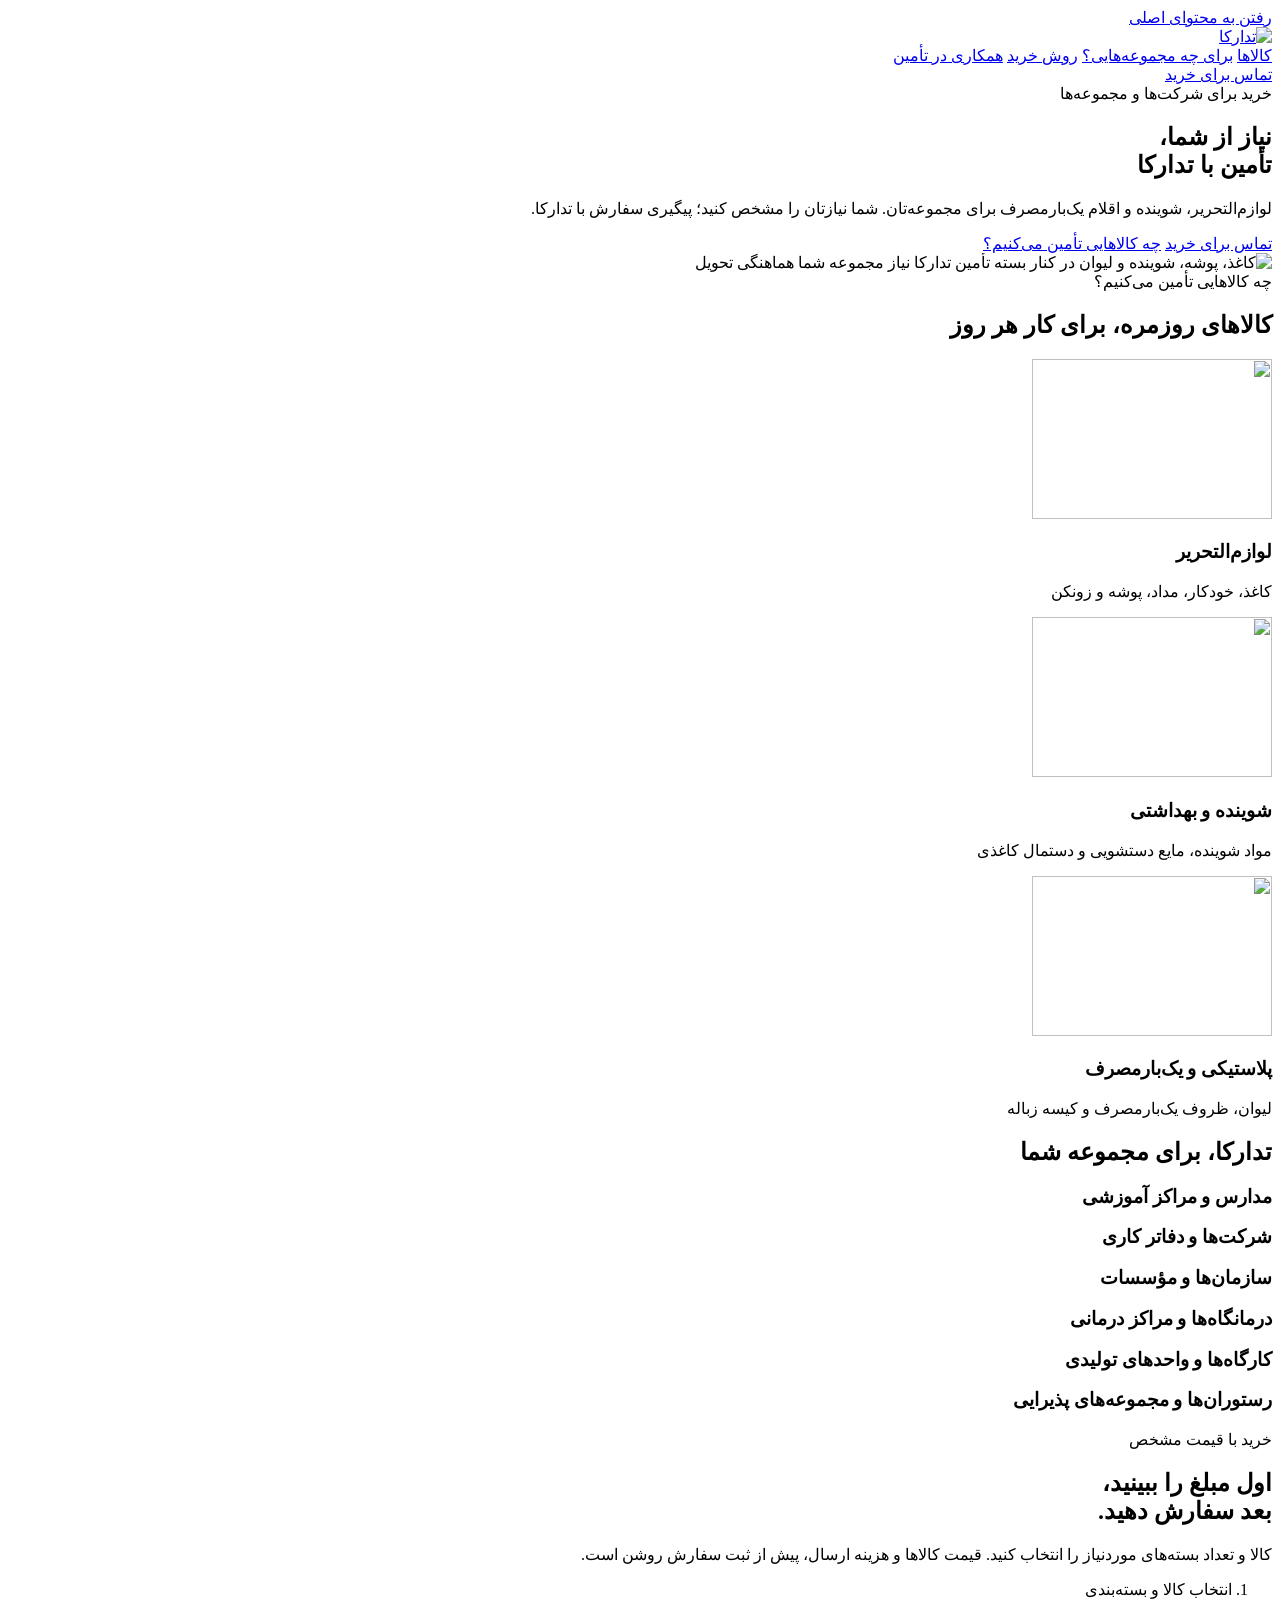
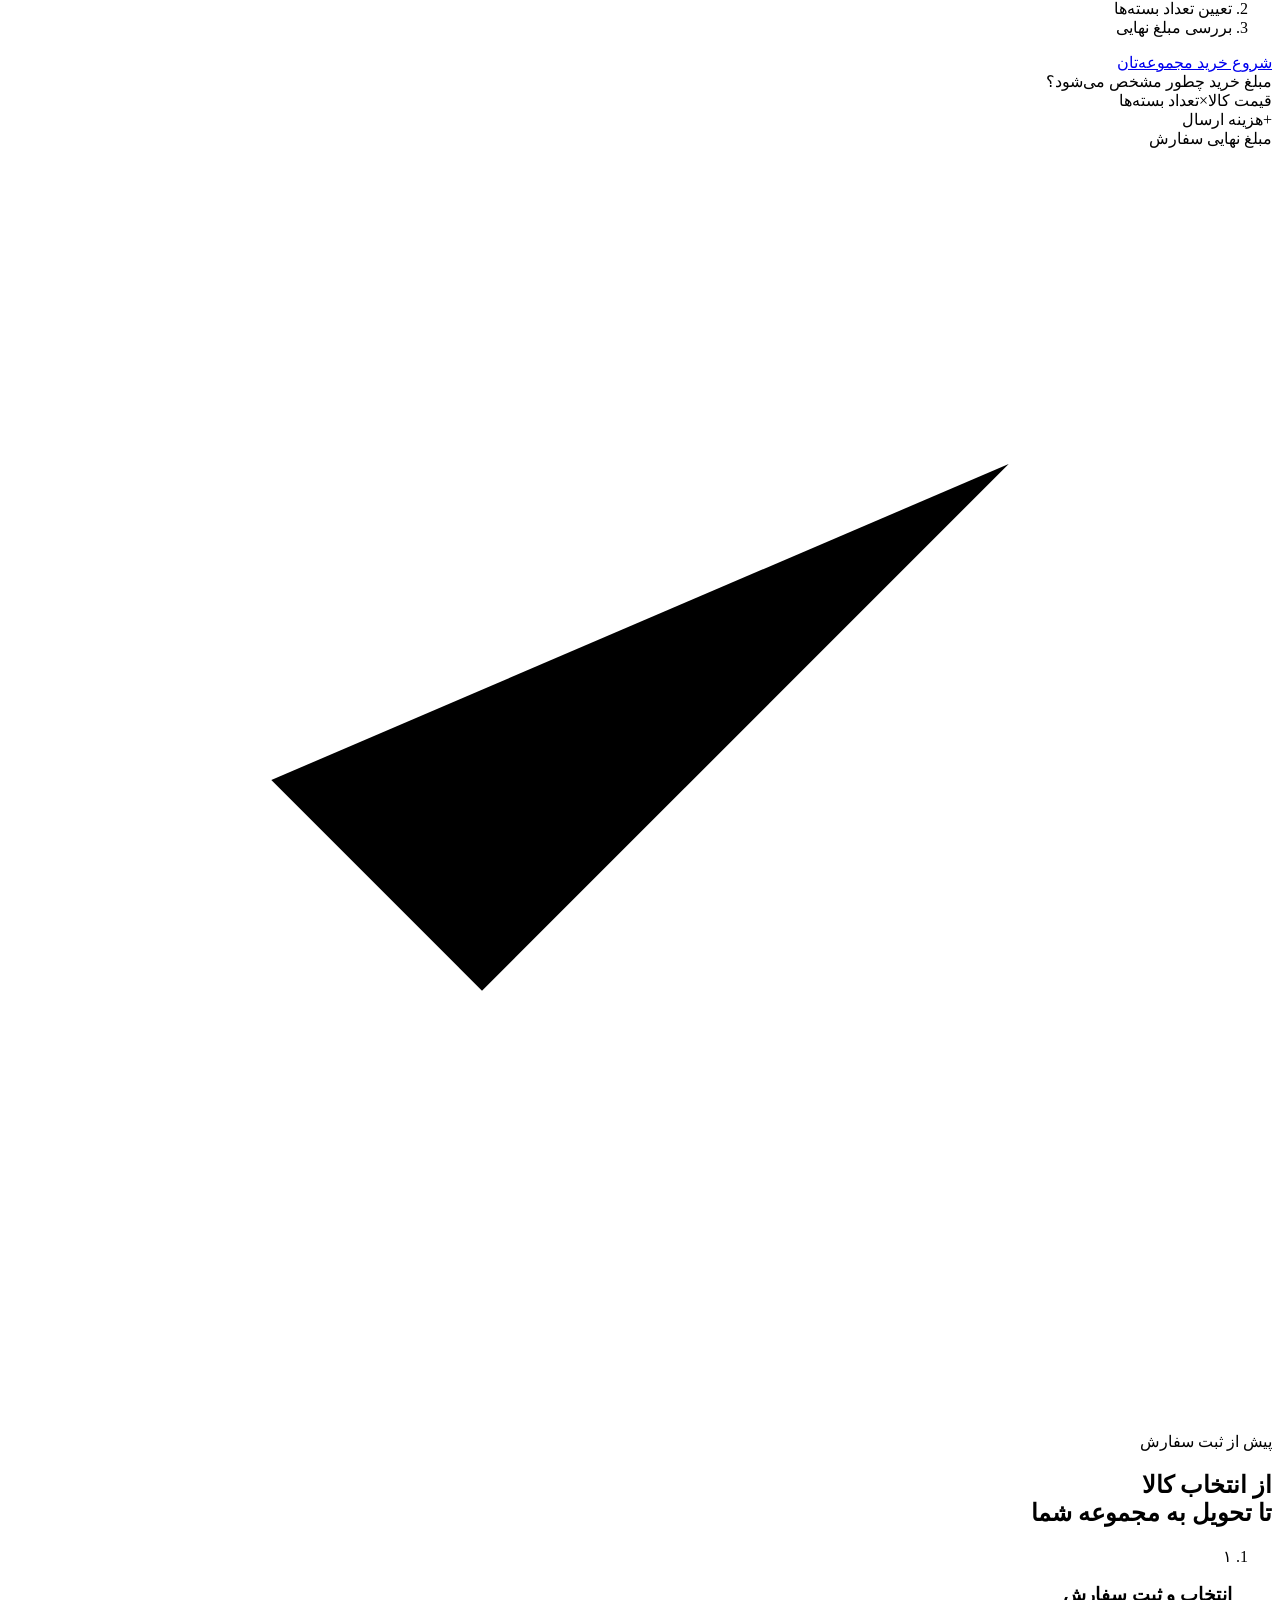
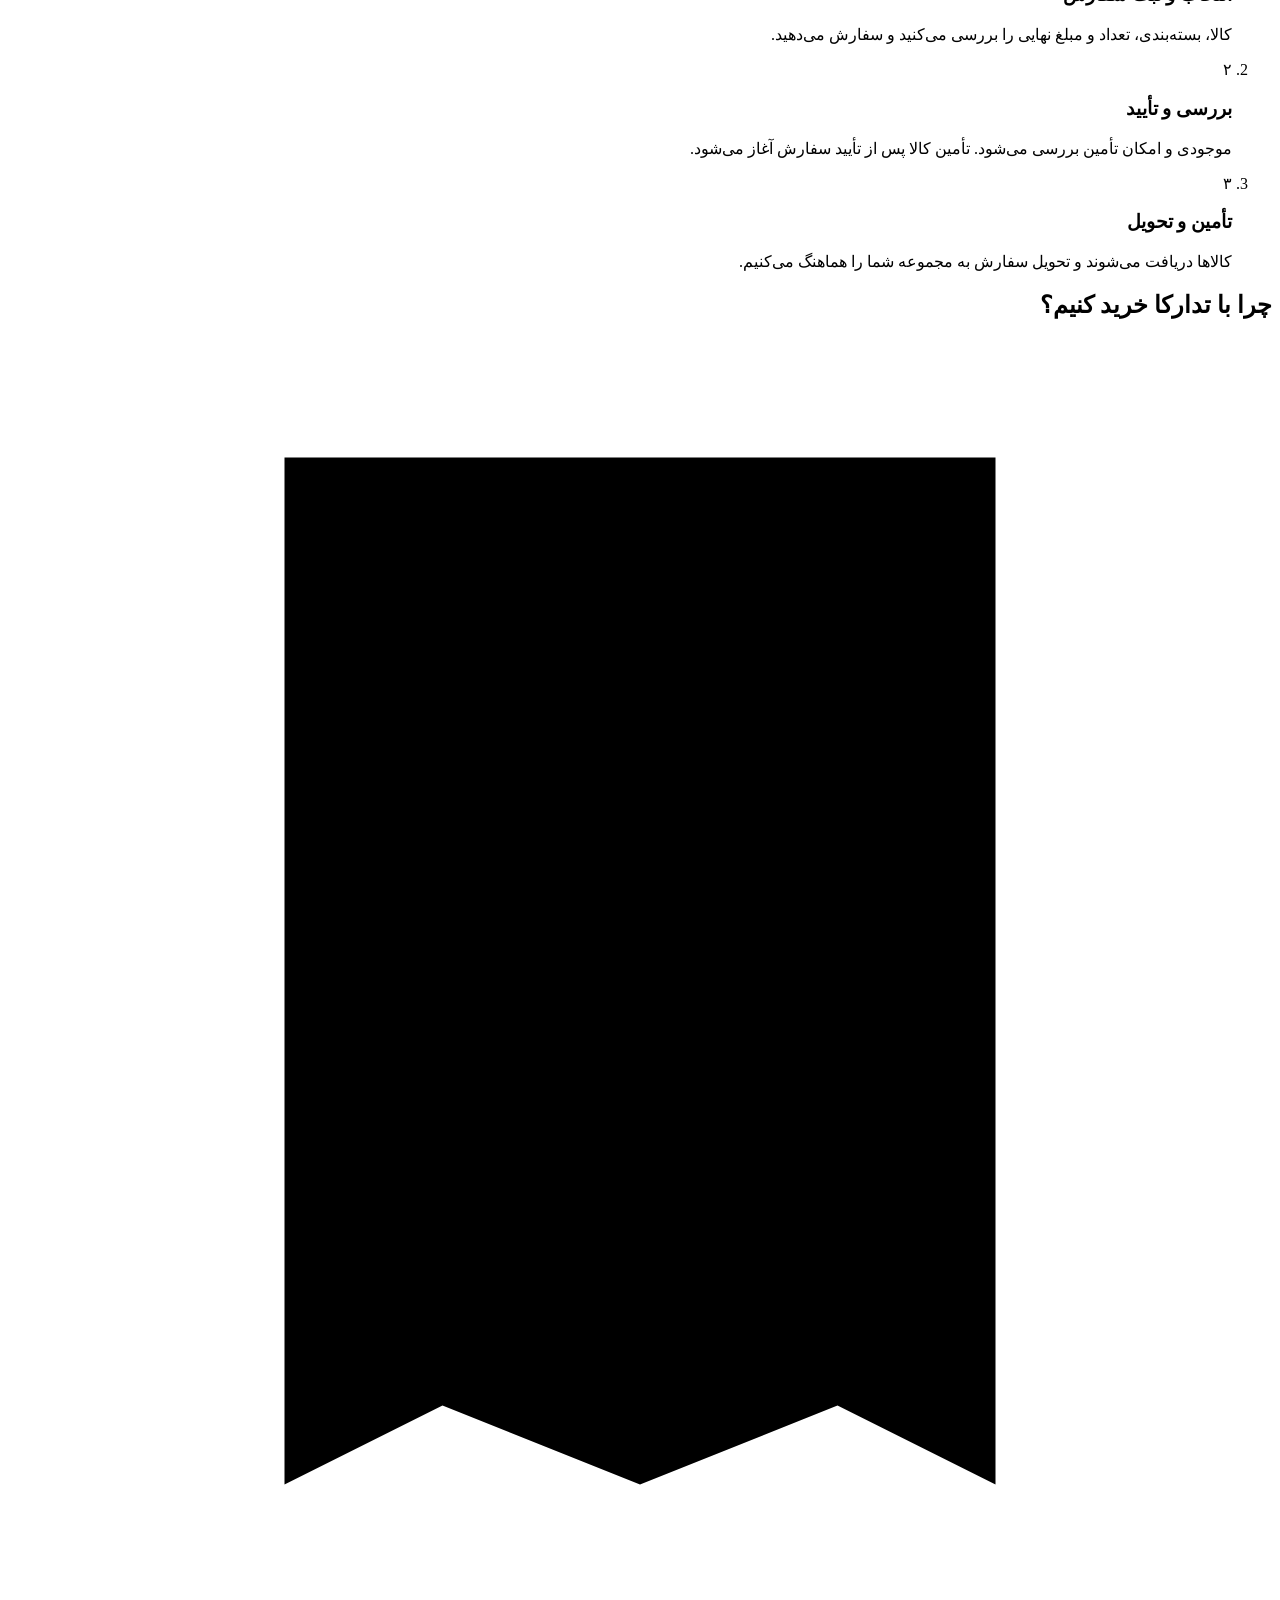
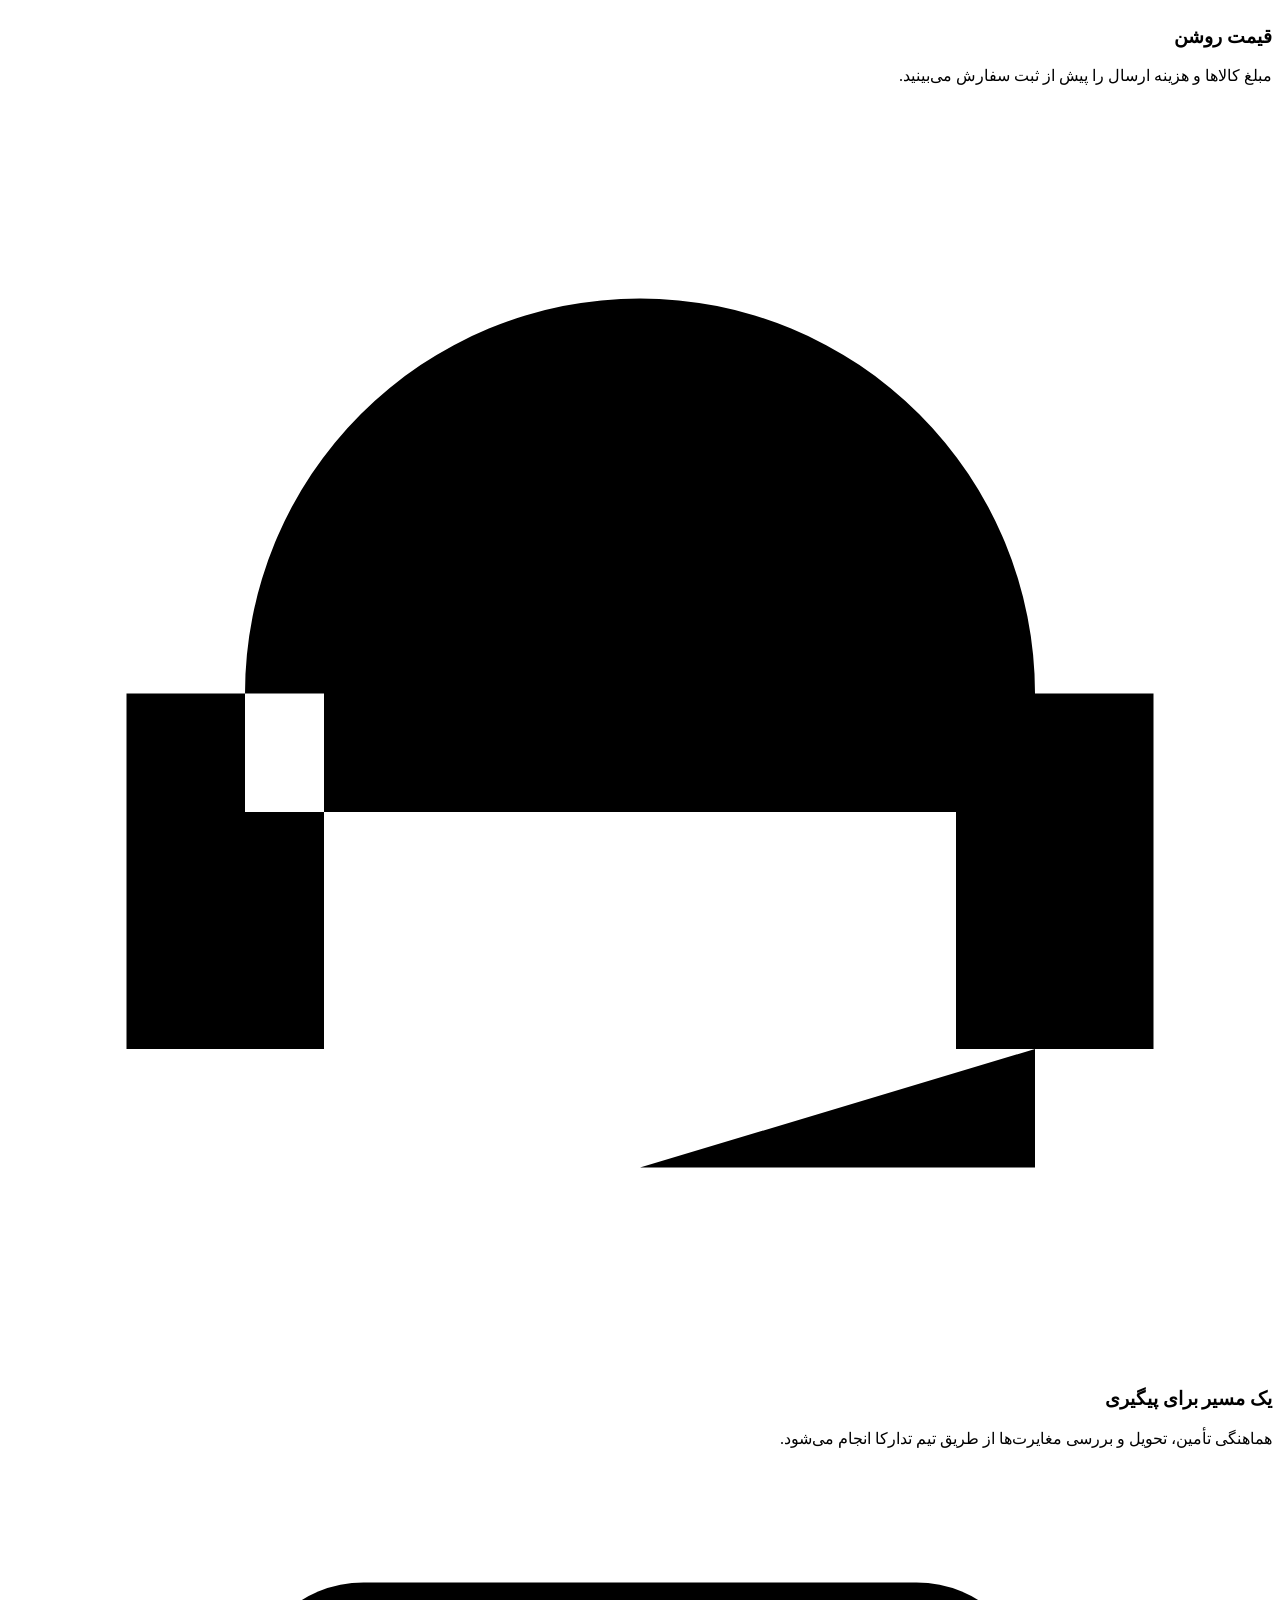
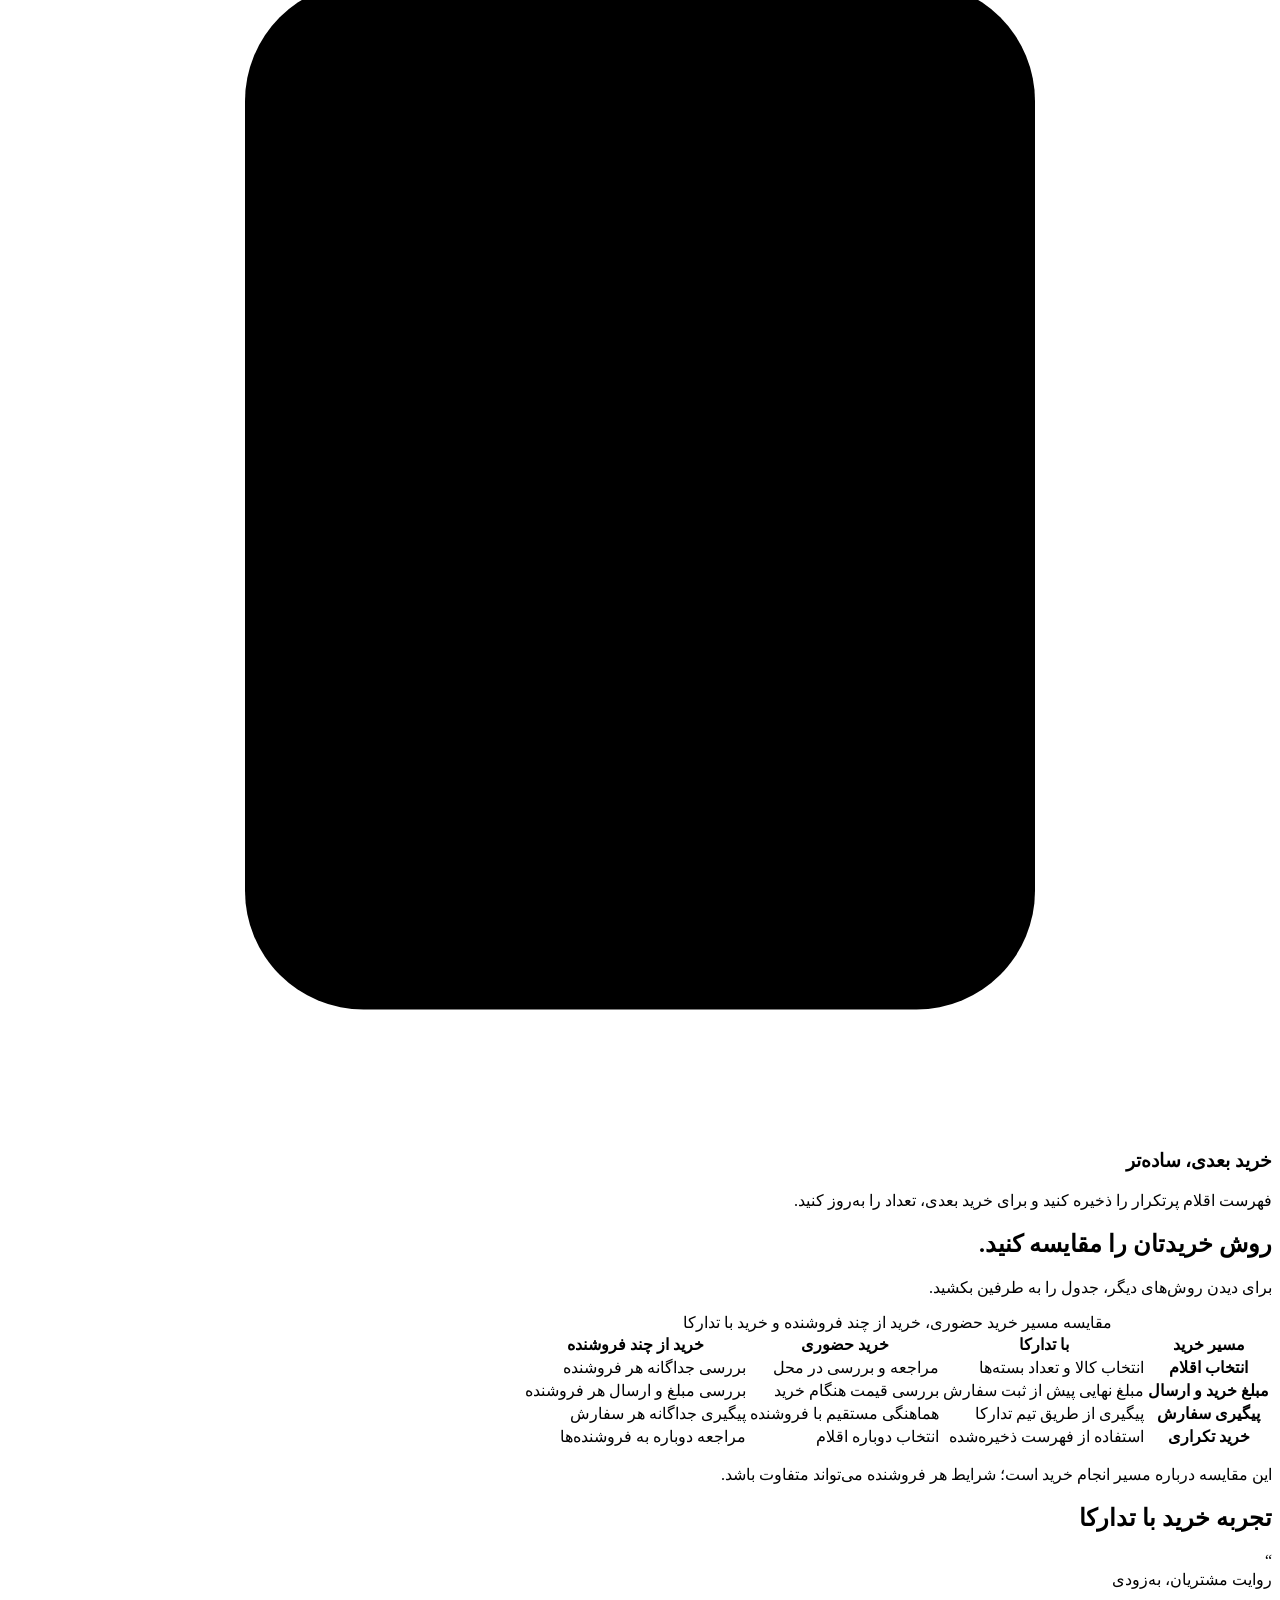
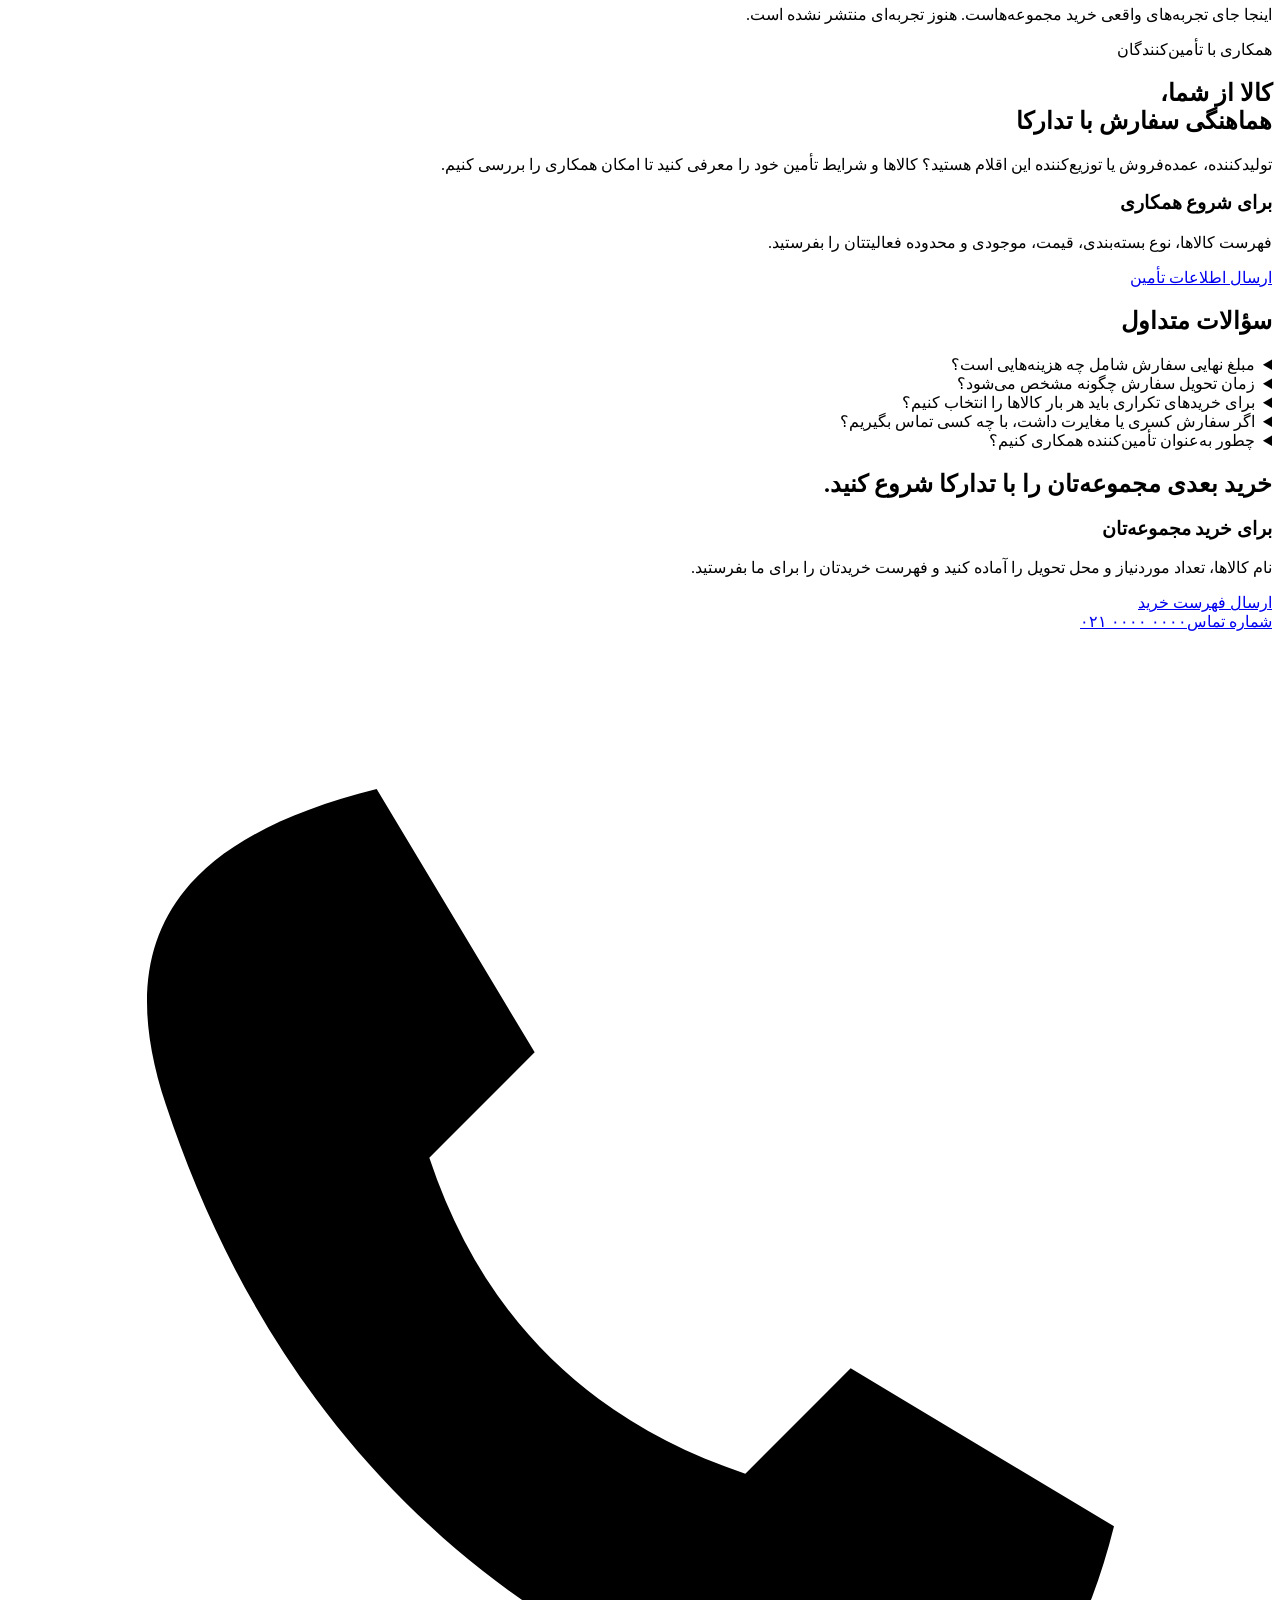
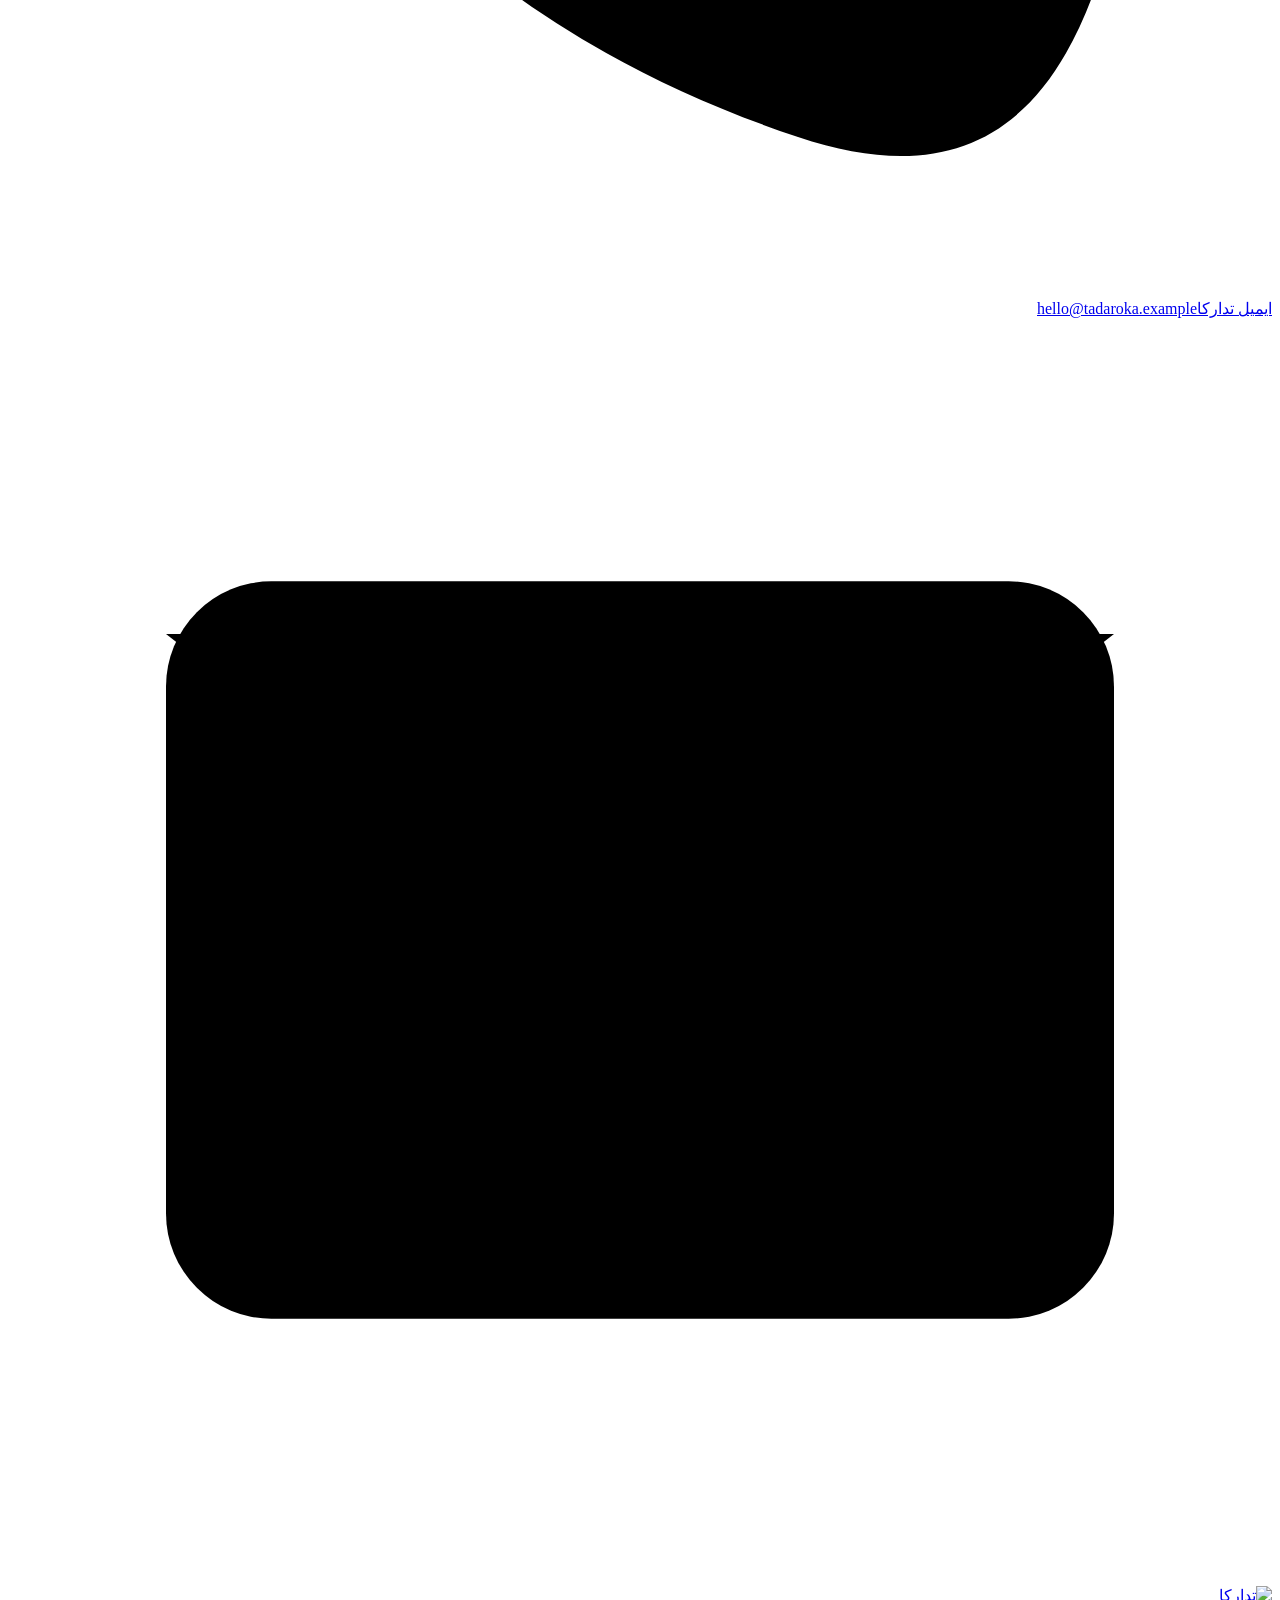
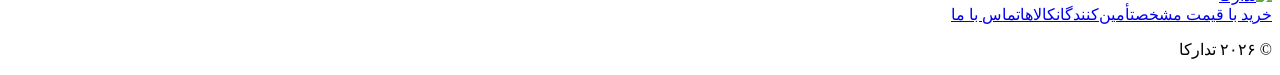
==== index.html @ ade331af "Initialize Tadaroka website" ====
<!doctype html>
<html lang="fa" dir="rtl">
<head>
  <meta charset="utf-8">
  <meta name="viewport" content="width=device-width, initial-scale=1">
  <meta name="theme-color" content="#46297B">
  <meta name="description" content="تأمین لوازم‌التحریر، شوینده و بهداشتی و اقلام پلاستیکی و یک‌بارمصرف برای شرکت‌ها و سازمان‌ها. خرید با قیمت مشخص برای مجموعه‌ها و همکاری با تأمین‌کنندگان از طریق تدارکا.">
  <meta property="og:type" content="website">
  <meta property="og:locale" content="fa_IR">
  <meta property="og:title" content="تدارکا | تأمین کالاهای مصرفی سازمان‌ها">
  <meta property="og:description" content="خرید کالاهای مصرفی مجموعه‌ها و همکاری در تأمین؛ هماهنگی سفارش و تحویل با تدارکا.">
  <title>تدارکا | تأمین کالاهای مصرفی سازمان‌ها</title>
  <link rel="icon" href="assets/favicon.svg" type="image/svg+xml">
  <link rel="apple-touch-icon" href="assets/apple-touch-icon.png">
  <link rel="preload" href="assets/Vazirmatn-Regular.ttf" as="font" type="font/ttf" crossorigin>
  <link rel="stylesheet" href="styles.css">
  <script src="site.js" defer></script>
</head>
<body>
  <a class="skip-link" href="#main">رفتن به محتوای اصلی</a>
  <header class="site-header">
    <div class="container header-inner">
      <a class="brand" href="#main" aria-label="تدارکا، ابتدای صفحه"><img src="assets/logo.svg" alt="تدارکا" width="135" height="41"></a>
      <button class="menu-toggle" type="button" aria-expanded="false" aria-controls="primary-nav" aria-label="باز کردن منو" hidden><span></span><span></span></button>
      <nav id="primary-nav" class="primary-nav" aria-label="منوی اصلی">
        <a href="#products">کالاها</a>
        <a href="#customers">برای چه مجموعه‌هایی؟</a>
        <a href="#how-it-works">روش خرید</a>
        <a class="nav-supplier" href="#suppliers">همکاری در تأمین</a>
      </nav>
      <a class="button header-contact" href="#contact">تماس برای خرید</a>
    </div>
  </header>
  <main id="main">
    <section id="buyers" class="hero container" aria-labelledby="hero-title">
      <div class="hero-copy">
        <span class="eyebrow">خرید برای شرکت‌ها و مجموعه‌ها</span>
        <h1 id="hero-title">نیاز از شما،<br><span class="highlight">تأمین با تدارکا</span></h1>
        <p class="hero-description">لوازم‌التحریر، شوینده و اقلام یک‌بارمصرف برای مجموعه‌تان. شما نیازتان را مشخص کنید؛ پیگیری سفارش با تدارکا.</p>
        <div class="hero-actions">
          <a class="button" href="#contact">تماس برای خرید</a>
          <a class="text-link" href="#products">چه کالاهایی تأمین می‌کنیم؟</a>
        </div>

      </div>
      <div class="hero-visual">
        <div class="visual-route" aria-hidden="true"></div>
        <img src="assets/supply-illustration.svg" alt="کاغذ، پوشه، شوینده و لیوان در کنار بسته تأمین تدارکا" width="640" height="600" fetchpriority="high">
        <span class="visual-label label-need">نیاز مجموعه شما</span>
        <span class="visual-label label-delivery">هماهنگی تحویل</span>
      </div>
    </section>

    <section id="products" class="products section container" aria-labelledby="products-title">
      <div class="section-heading"><div><span class="eyebrow">چه کالاهایی تأمین می‌کنیم؟</span><h2 id="products-title">کالاهای روزمره، برای کار هر روز</h2></div></div>
      <div class="product-grid">
        <article class="product-card stationery"><img src="assets/stationery.svg" alt="" width="240" height="160" loading="lazy"><h3>لوازم‌التحریر</h3><p>کاغذ، خودکار، مداد، پوشه و زونکن</p></article>
        <article class="product-card cleaning"><img src="assets/cleaning.svg" alt="" width="240" height="160" loading="lazy"><h3>شوینده و بهداشتی</h3><p>مواد شوینده، مایع دستشویی و دستمال کاغذی</p></article>
        <article class="product-card disposable"><img src="assets/disposable.svg" alt="" width="240" height="160" loading="lazy"><h3>پلاستیکی و یک‌بارمصرف</h3><p>لیوان، ظروف یک‌بارمصرف و کیسه زباله</p></article>
      </div>
    </section>

    <section id="customers" class="customers section container" aria-labelledby="customers-title">
      <div class="section-heading"><h2 id="customers-title">تدارکا، برای مجموعه شما</h2></div>
      <div class="customer-grid">
        <article><div class="customer-art art-school" role="img" aria-label="تصویر یک مدرسه"></div><h3>مدارس و مراکز آموزشی</h3></article>
        <article><div class="customer-art art-office" role="img" aria-label="تصویر یک دفتر کار"></div><h3>شرکت‌ها و دفاتر کاری</h3></article>
        <article><div class="customer-art art-institution" role="img" aria-label="تصویر یک سازمان"></div><h3>سازمان‌ها و مؤسسات</h3></article>
        <article><div class="customer-art art-clinic" role="img" aria-label="تصویر یک درمانگاه"></div><h3>درمانگاه‌ها و مراکز درمانی</h3></article>
        <article><div class="customer-art art-workshop" role="img" aria-label="تصویر یک کارگاه تولیدی"></div><h3>کارگاه‌ها و واحدهای تولیدی</h3></article>
        <article><div class="customer-art art-restaurant" role="img" aria-label="تصویر یک رستوران"></div><h3>رستوران‌ها و مجموعه‌های پذیرایی</h3></article>
      </div>
    </section>

    <section id="buying" class="purchase-section section" aria-labelledby="buying-title">
      <div class="container purchase-panel">
        <div class="purchase-copy"><span class="eyebrow">خرید با قیمت مشخص</span><h2 id="buying-title">اول مبلغ را ببینید،<br>بعد سفارش دهید.</h2><p>کالا و تعداد بسته‌های موردنیاز را انتخاب کنید. قیمت کالاها و هزینه ارسال، پیش از ثبت سفارش روشن است.</p>
          <ol class="purchase-checklist"><li>انتخاب کالا و بسته‌بندی</li><li>تعیین تعداد بسته‌ها</li><li>بررسی مبلغ نهایی</li></ol>
          <a class="button" href="#contact">شروع خرید مجموعه‌تان</a>
        </div>
        <div class="price-summary" aria-label="اجزای مبلغ نهایی خرید">
          <span class="summary-caption">مبلغ خرید چطور مشخص می‌شود؟</span>
          <div class="summary-line"><span>قیمت کالا</span><span class="summary-symbol" aria-hidden="true">×</span><span>تعداد بسته‌ها</span></div>
          <div class="summary-shipping"><span class="summary-symbol" aria-hidden="true">+</span><span>هزینه ارسال</span></div>
          <div class="summary-total"><span>مبلغ نهایی سفارش</span><svg viewBox="0 0 24 24" aria-hidden="true"><path d="m5 12 4 4L19 6"/></svg></div>
          <p>پیش از ثبت سفارش</p>
        </div>
      </div>
    </section>

    <section id="how-it-works" class="process-section" aria-labelledby="process-title">
      <div class="container">
        <div class="process-heading"><h2 id="process-title">از انتخاب کالا<br>تا تحویل به مجموعه شما</h2></div>
        <ol class="process-steps">
          <li><span class="step-number" aria-hidden="true">۱</span><h3>انتخاب و ثبت سفارش</h3><p>کالا، بسته‌بندی، تعداد و مبلغ نهایی را بررسی می‌کنید و سفارش می‌دهید.</p></li>
          <li><span class="step-number" aria-hidden="true">۲</span><h3>بررسی و تأیید</h3><p>موجودی و امکان تأمین بررسی می‌شود. تأمین کالا پس از تأیید سفارش آغاز می‌شود.</p></li>
          <li><span class="step-number" aria-hidden="true">۳</span><h3>تأمین و تحویل</h3><p>کالاها دریافت می‌شوند و تحویل سفارش به مجموعه شما را هماهنگ می‌کنیم.</p></li>
        </ol>
      </div>
    </section>

    <section id="why-tadaroka" class="why-section section container" aria-labelledby="why-title">
      <div class="section-heading"><h2 id="why-title">چرا با تدارکا خرید کنیم؟</h2></div>
      <div class="benefit-grid">
        <article><span class="benefit-icon"><svg viewBox="0 0 32 32" aria-hidden="true"><path d="M7 3h18v26l-4-2-5 2-5-2-4 2V3Z"/><path d="M12 10h8m-8 6h8m-8 6h5"/></svg></span><h3>قیمت روشن</h3><p>مبلغ کالاها و هزینه ارسال را پیش از ثبت سفارش می‌بینید.</p></article>
        <article><span class="benefit-icon"><svg viewBox="0 0 32 32" aria-hidden="true"><path d="M6 18v-3a10 10 0 0 1 20 0v3M6 15H3v9h5v-9H6Zm20 0h3v9h-5v-9h2ZM26 24v3H16"/></svg></span><h3>یک مسیر برای پیگیری</h3><p>هماهنگی تأمین، تحویل و بررسی مغایرت‌ها از طریق تیم تدارکا انجام می‌شود.</p></article>
        <article><span class="benefit-icon"><svg viewBox="0 0 32 32" aria-hidden="true"><rect x="6" y="3" width="20" height="26" rx="3"/><path d="m11 10 2 2 3-4m3 3h3m-11 7h11m-11 5h8"/></svg></span><h3>خرید بعدی، ساده‌تر</h3><p>فهرست اقلام پرتکرار را ذخیره کنید و برای خرید بعدی، تعداد را به‌روز کنید.</p></article>
      </div>
    </section>

    <section id="comparison" class="comparison-section section container" aria-labelledby="comparison-title">
      <div class="section-heading"><h2 id="comparison-title">روش خریدتان را مقایسه کنید.</h2></div>
      <p class="comparison-hint">برای دیدن روش‌های دیگر، جدول را به طرفین بکشید.</p>
      <div class="comparison-scroll" role="region" aria-labelledby="comparison-title" tabindex="0">
        <table class="comparison-table"><caption class="sr-only">مقایسه مسیر خرید حضوری، خرید از چند فروشنده و خرید با تدارکا</caption>
          <colgroup><col class="comparison-label"><col class="comparison-brand"><col><col></colgroup>
          <thead><tr><th scope="col">مسیر خرید</th><th scope="col" class="tadaroka-column">با تدارکا</th><th scope="col">خرید حضوری</th><th scope="col">خرید از چند فروشنده</th></tr></thead>
          <tbody>
            <tr><th scope="row">انتخاب اقلام</th><td class="tadaroka-column">انتخاب کالا و تعداد بسته‌ها</td><td>مراجعه و بررسی در محل</td><td>بررسی جداگانه هر فروشنده</td></tr>
            <tr><th scope="row">مبلغ خرید و ارسال</th><td class="tadaroka-column">مبلغ نهایی پیش از ثبت سفارش</td><td>بررسی قیمت هنگام خرید</td><td>بررسی مبلغ و ارسال هر فروشنده</td></tr>
            <tr><th scope="row">پیگیری سفارش</th><td class="tadaroka-column">پیگیری از طریق تیم تدارکا</td><td>هماهنگی مستقیم با فروشنده</td><td>پیگیری جداگانه هر سفارش</td></tr>
            <tr><th scope="row">خرید تکراری</th><td class="tadaroka-column">استفاده از فهرست ذخیره‌شده</td><td>انتخاب دوباره اقلام</td><td>مراجعه دوباره به فروشنده‌ها</td></tr>
          </tbody>
        </table>
      </div>
      <p class="comparison-note">این مقایسه درباره مسیر انجام خرید است؛ شرایط هر فروشنده می‌تواند متفاوت باشد.</p>
    </section>

    <section id="experiences" class="experiences-section section container" aria-labelledby="experiences-title">
      <div class="section-heading"><h2 id="experiences-title">تجربه خرید با تدارکا</h2></div>
      <!-- Replace this honest empty state with approved, real customer stories. -->
      <div class="experience-empty"><span class="quote-mark" aria-hidden="true">“</span><div><span class="eyebrow">روایت مشتریان، به‌زودی</span><p>اینجا جای تجربه‌های واقعی خرید مجموعه‌هاست. هنوز تجربه‌ای منتشر نشده است.</p></div></div>
    </section>

    <section id="suppliers" class="supplier-section section container" aria-labelledby="suppliers-title">
      <div class="supplier-intro"><span class="eyebrow">همکاری با تأمین‌کنندگان</span><h2 id="suppliers-title">کالا از شما،<br>هماهنگی سفارش با تدارکا</h2><p>تولیدکننده، عمده‌فروش یا توزیع‌کننده این اقلام هستید؟ کالاها و شرایط تأمین خود را معرفی کنید تا امکان همکاری را بررسی کنیم.</p></div>
      <div class="supplier-brief"><h3>برای شروع همکاری</h3><p>فهرست کالاها، نوع بسته‌بندی، قیمت، موجودی و محدوده فعالیتتان را بفرستید.</p><a class="button button-secondary" href="mailto:hello@tadaroka.example?subject=%D9%87%D9%85%DA%A9%D8%A7%D8%B1%DB%8C%20%D8%AF%D8%B1%20%D8%AA%D8%A3%D9%85%DB%8C%D9%86">ارسال اطلاعات تأمین</a></div>
    </section>

    <section id="faq" class="faq section container" aria-labelledby="faq-title">
      <h2 id="faq-title">سؤالات متداول</h2>
      <div class="faq-list">
        <details><summary>مبلغ نهایی سفارش شامل چه هزینه‌هایی است؟<span aria-hidden="true"></span></summary><p>مبلغ نهایی، مجموع قیمت اقلام و هزینه ارسال است. این مبلغ را پیش از ثبت سفارش می‌بینید.</p></details>
        <details><summary>زمان تحویل سفارش چگونه مشخص می‌شود؟<span aria-hidden="true"></span></summary><p>پس از بررسی سفارش و هماهنگی موجودی و آماده‌سازی کالا، زمان تحویل با شما هماهنگ می‌شود.</p></details>
        <details><summary>برای خریدهای تکراری باید هر بار کالاها را انتخاب کنیم؟<span aria-hidden="true"></span></summary><p>می‌توانید فهرست اقلام پرتکرار مجموعه‌تان را ذخیره کنید. در خرید بعدی، تعداد موردنیاز را تعیین می‌کنید و قیمت و موجودی همان زمان بررسی می‌شود.</p></details>
        <details><summary>اگر سفارش کسری یا مغایرت داشت، با چه کسی تماس بگیریم؟<span aria-hidden="true"></span></summary><p>با تدارکا تماس بگیرید. بررسی کسری یا مغایرت کالا از طریق تیم ما انجام می‌شود و نیازی به پیگیری از تأمین‌کننده ندارید.</p></details>
        <details><summary>چطور به‌عنوان تأمین‌کننده همکاری کنیم؟<span aria-hidden="true"></span></summary><p>فهرست کالاها، بسته‌بندی، قیمت، موجودی و محدوده فعالیتتان را برای تدارکا ایمیل کنید. تیم ما امکان همکاری و شرایط تأمین را با شما بررسی می‌کند.</p></details>
      </div>
    </section>

    <section id="contact" class="contact-section container" aria-labelledby="contact-title">
      <div class="section-heading"><h2 id="contact-title">خرید بعدی مجموعه‌تان را با تدارکا شروع کنید.</h2></div>
      <div class="contact-paths">
        <article id="buyer-contact" class="contact-copy">
          <h3>برای خرید مجموعه‌تان</h3><p>نام کالاها، تعداد موردنیاز و محل تحویل را آماده کنید و فهرست خریدتان را برای ما بفرستید.</p>
          <a class="button" href="mailto:hello@tadaroka.example?subject=%D8%AF%D8%B1%D8%AE%D9%88%D8%A7%D8%B3%D8%AA%20%D8%AE%D8%B1%DB%8C%D8%AF%20%D8%B3%D8%A7%D8%B2%D9%85%D8%A7%D9%86%DB%8C">ارسال فهرست خرید</a>
        </article>

      </div>
      <div class="contact-details">
        <a class="contact-phone" href="tel:02100000000"><span>شماره تماس</span><bdi dir="ltr">۰۲۱ ۰۰۰۰ ۰۰۰۰</bdi><svg viewBox="0 0 24 24" aria-hidden="true"><path d="m7 3 3 5-2 2c1 3 3 5 6 6l2-2 5 3c-1 4-3 5-6 4C9 19 5 15 3 9c-1-3 0-5 4-6Z"/></svg></a>
        <a class="contact-email" href="mailto:hello@tadaroka.example"><span>ایمیل تدارکا</span><bdi dir="ltr">hello@tadaroka.example</bdi><svg viewBox="0 0 24 24" aria-hidden="true"><rect x="3" y="5" width="18" height="14" rx="2"/><path d="m3 6 9 7 9-7"/></svg></a>
      </div>
    </section>
  </main>

  <footer class="site-footer">
    <div class="container footer-inner">
      <a class="brand" href="#main" aria-label="تدارکا، ابتدای صفحه"><img src="assets/logo.svg" alt="تدارکا" width="115" height="35" loading="lazy"></a>
      <nav aria-label="منوی پایین صفحه"><a href="#buying">خرید با قیمت مشخص</a><a href="#suppliers">تأمین‌کنندگان</a><a href="#products">کالاها</a><a href="#contact">تماس با ما</a></nav>
      <p>© <span id="year">۲۰۲۶</span> تدارکا</p>
    </div>
  </footer>
</body>
</html>
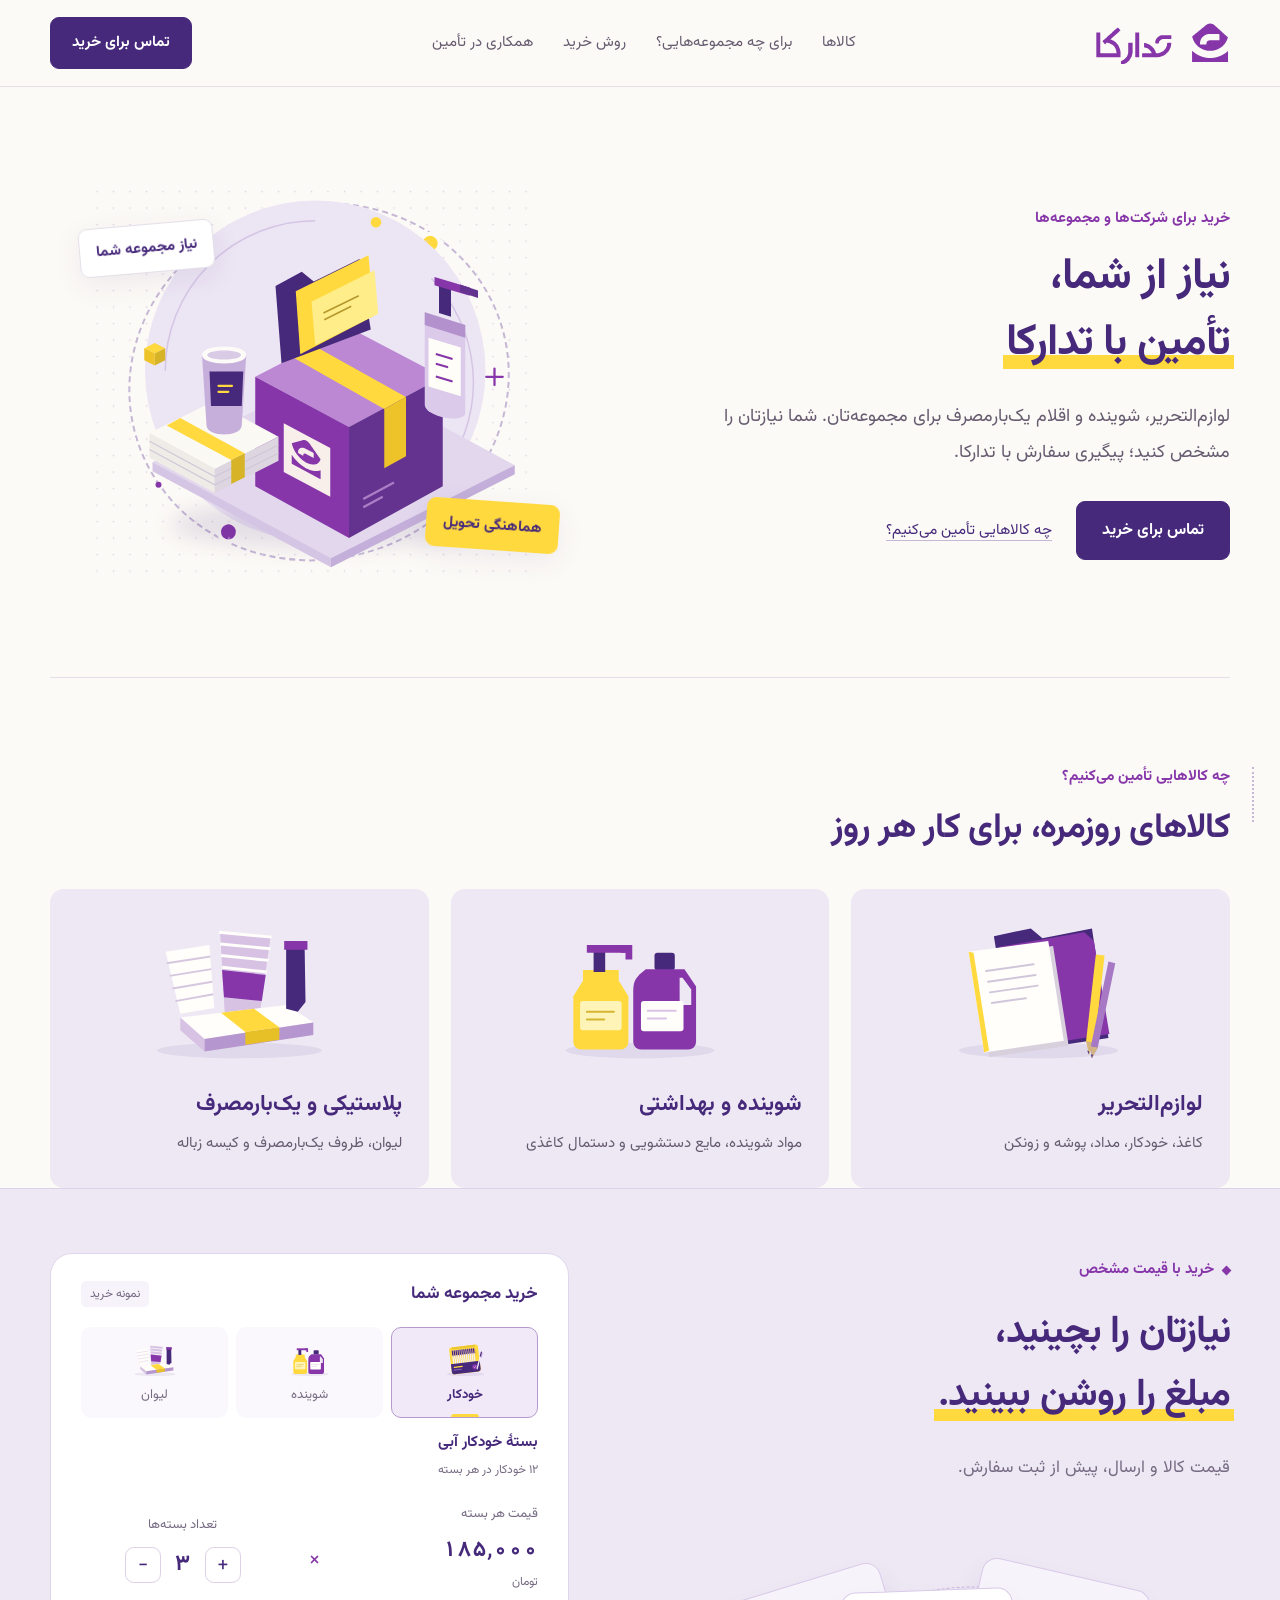
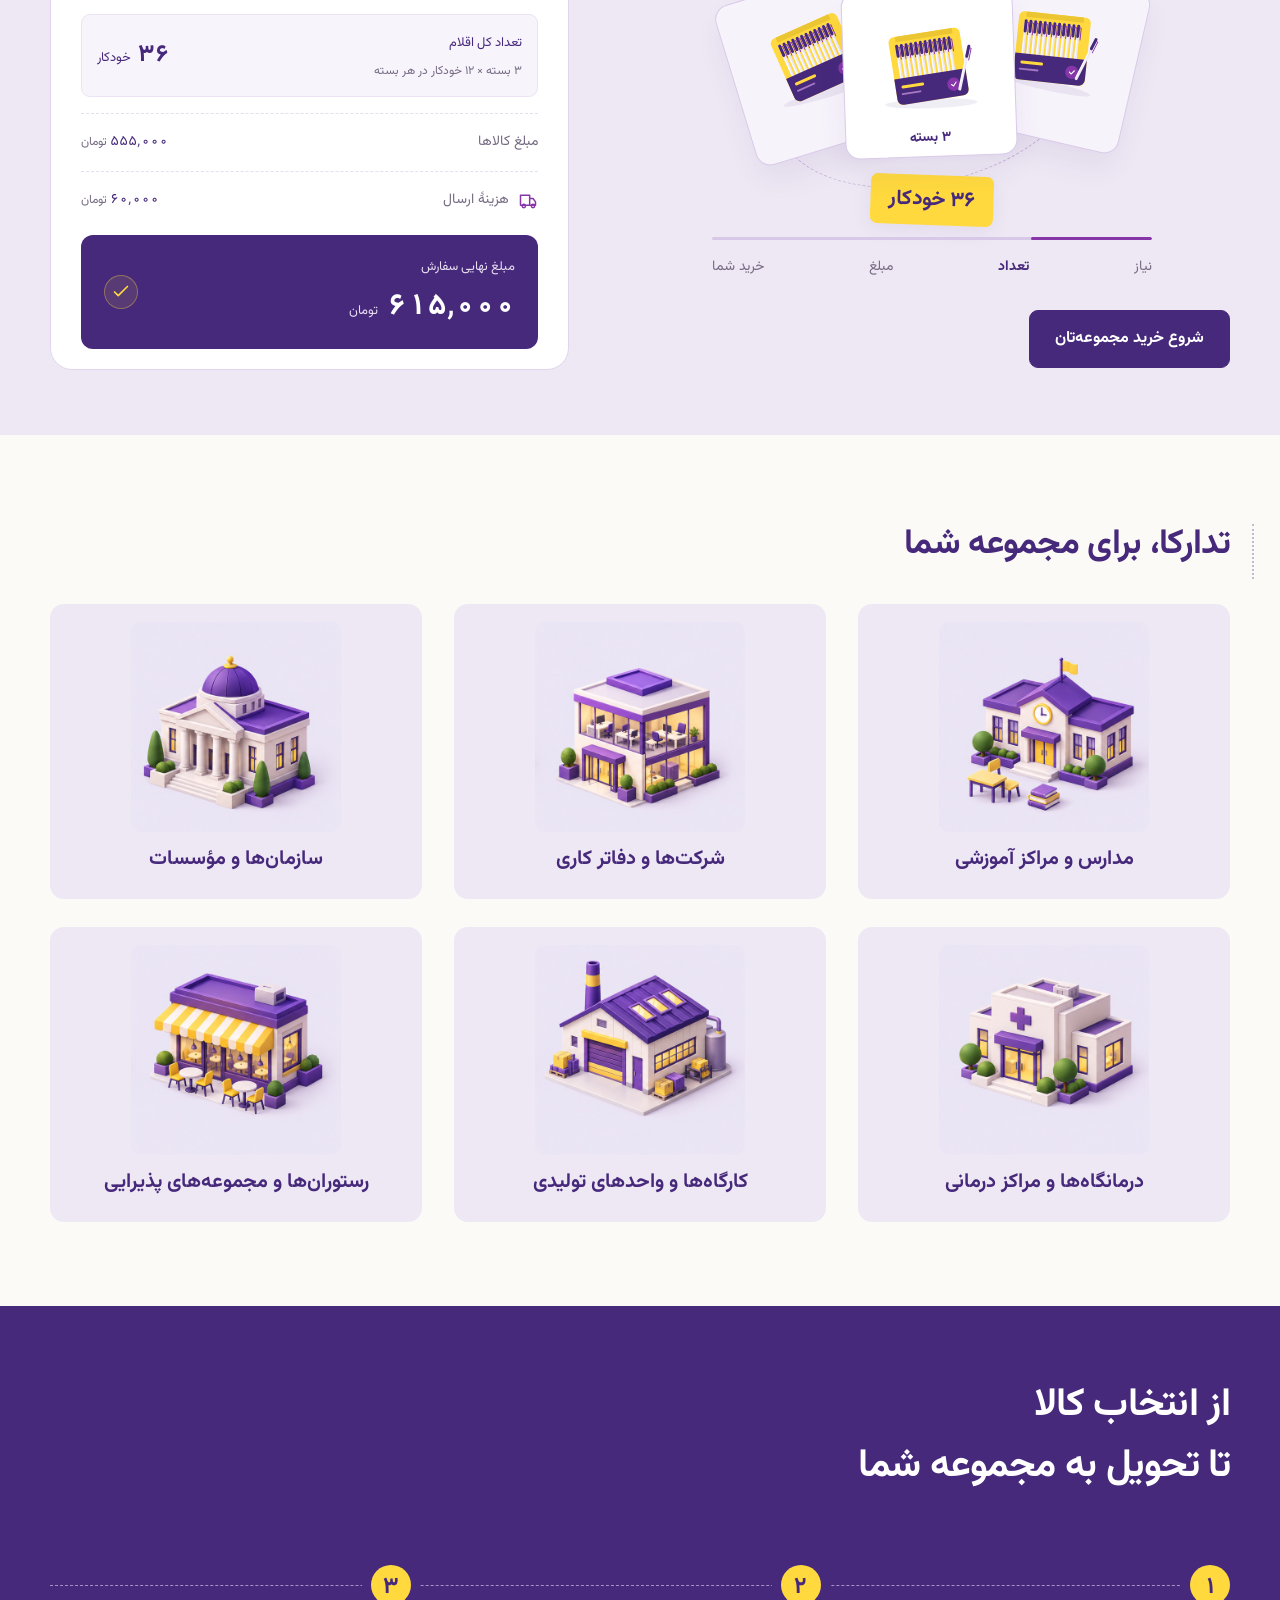
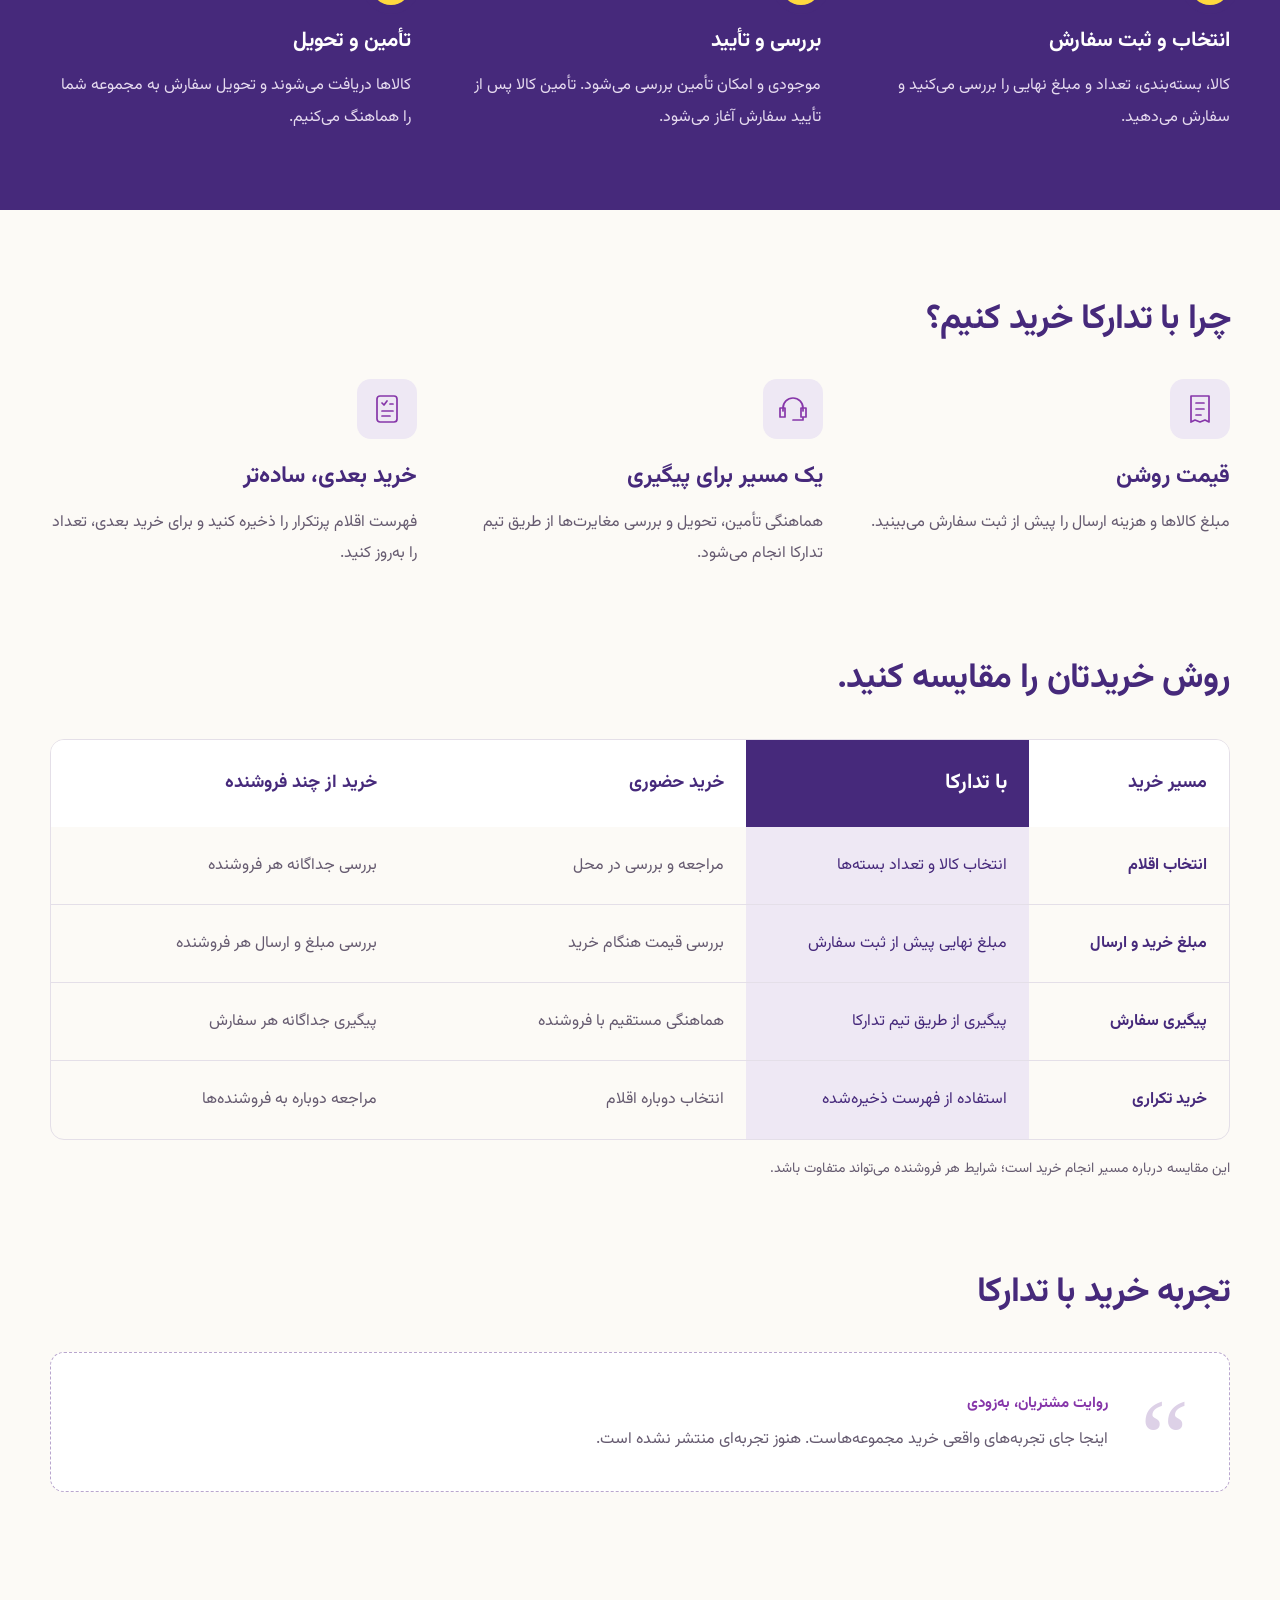
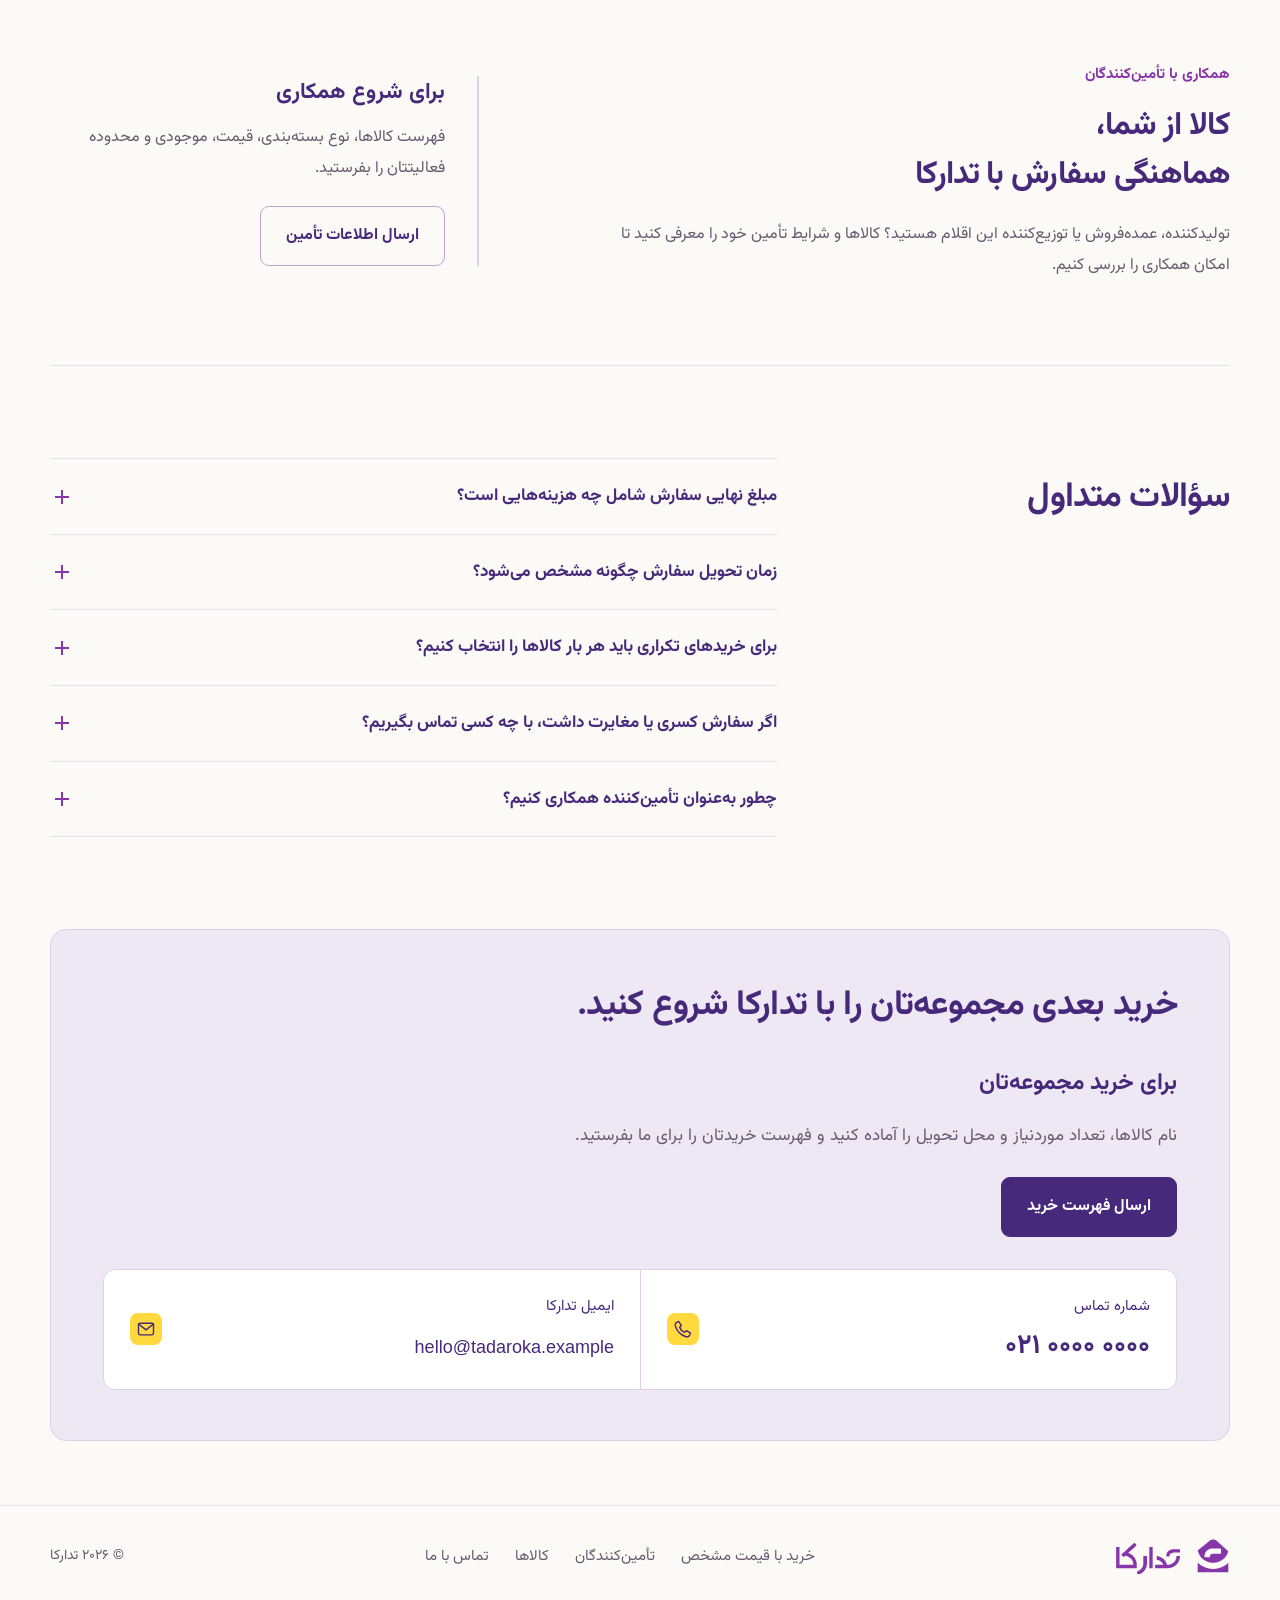
==== commit e66680ec: "Integrate interactive buying section into homepage" ====
--- a/index.html
+++ b/index.html
@@ -13,8 +13,10 @@
   <link rel="icon" href="assets/favicon.svg" type="image/svg+xml">
   <link rel="apple-touch-icon" href="assets/apple-touch-icon.png">
   <link rel="preload" href="assets/Vazirmatn-Regular.ttf" as="font" type="font/ttf" crossorigin>
-  <link rel="stylesheet" href="styles.css">
-  <script src="site.js" defer></script>
+  <link rel="stylesheet" href="styles.css?v=6">
+  <link rel="stylesheet" href="assets/purchase-motion.css?v=6">
+  <script src="site.js?v=6" defer></script>
+  <script src="assets/purchase-motion.js?v=6" defer></script>
 </head>
 <body>
   <a class="skip-link" href="#main">رفتن به محتوای اصلی</a>
@@ -60,6 +62,73 @@
       </div>
     </section>
 
+    <section id="buying" class="purchase-section purchase-motion" data-purchase-motion data-start="visible" aria-labelledby="buying-title" data-step="1">
+      <div class="demo-layout">
+        <div class="story">
+          <span class="eyebrow"><span class="tiny-square" aria-hidden="true"></span>خرید با قیمت مشخص</span>
+          <h2 id="buying-title" class="purchase-title">نیازتان را بچینید،<br><span class="headline-mark">مبلغ را روشن ببینید.</span></h2>
+          <p class="lead">قیمت کالا و ارسال، پیش از ثبت سفارش.</p>
+          <div class="motion-film" data-scene="1" role="img" aria-label="موشن‌گرافی: نیاز مجموعه به بسته‌های کالا تبدیل می‌شود و مبلغ نهایی با هزینهٔ ارسال مشخص می‌شود.">
+            <div class="film-orbit" aria-hidden="true"></div>
+            <div class="film-scene needs-scene" aria-hidden="true">
+              <div class="need-sheet"><div class="sheet-head"><span>نیاز مجموعه شما</span><span class="sheet-mark"></span></div><div class="need-row"><svg viewBox="0 0 24 24"><path d="m5 12 4 4L19 6"/></svg><strong class="film-product-name">خودکار آبی</strong></div><div class="need-row quantity-row"><span class="list-dot"></span><strong class="film-quantity">۳ بسته</strong></div><div class="need-row secondary-row"><span class="list-dot"></span><span class="film-pack">۱۲ خودکار در هر بسته</span></div></div>
+              <img class="needs-art film-art" src="assets/pens.svg" alt="" width="240" height="160">
+            </div>
+            <div class="film-scene packs-scene" aria-hidden="true">
+              <div class="pack-tile tile-back"><img class="film-art" src="assets/pens.svg" alt="" width="240" height="160"></div>
+              <div class="pack-tile tile-middle"><img class="film-art" src="assets/pens.svg" alt="" width="240" height="160"></div>
+              <div class="pack-tile tile-front"><img class="film-art" src="assets/pens.svg" alt="" width="240" height="160"><span class="film-quantity">۳ بسته</span></div>
+              <span class="film-sticker packs-sticker"><b class="film-units">۳۶ خودکار</b></span>
+            </div>
+            <div class="film-scene amount-scene" aria-hidden="true">
+              <div class="amount-ticket"><span class="ticket-label">مبلغ نهایی</span><div class="film-equation"><div><strong class="film-subtotal">۵۵۵٬۰۰۰</strong><span>مبلغ کالاها</span></div><span class="equation-plus">+</span><div><strong class="film-shipping">۶۰٬۰۰۰</strong><span>هزینهٔ ارسال</span></div></div><div class="ticket-rule"></div><div class="ticket-total"><strong class="film-total">۶۱۵٬۰۰۰</strong><span>تومان</span></div></div>
+              <div class="film-confirmation"><svg viewBox="0 0 48 48"><circle cx="24" cy="24" r="20"/><path d="m14 24 7 7 14-15"/></svg></div>
+            </div>
+            <div class="film-scene finish-scene" aria-hidden="true">
+              <span class="finish-count film-quantity">۳ بسته</span>
+              <div class="finish-halo"></div>
+              <img class="finish-product film-art" src="assets/pens.svg" alt="" width="240" height="160">
+              <svg class="finish-box" viewBox="0 0 280 230" aria-hidden="true">
+                <ellipse cx="140" cy="212" rx="108" ry="10" fill="#46297b" opacity=".08"/>
+                <path d="m32 90 108-52 108 52-108 52Z" fill="#b48bcc"/>
+                <path d="m32 90 108 52v79L32 171Z" fill="#74419d"/>
+                <path d="m140 142 108-52v81l-108 50Z" fill="#46297b"/>
+                <path d="m32 90-17-35 108 51 17 36Z" fill="#c5a4da"/>
+                <path d="m248 90 17-35-108 51-17 36Z" fill="#9867b8"/>
+                <path d="m121 133 19 9v79l-19-9Z" fill="#ffd93e"/>
+                <path d="m52 127 43 20m-43-9 29 14" stroke="white" opacity=".4" stroke-width="3" stroke-linecap="round"/>
+                <path d="m182 155 9 4 17-24" stroke="#ffd93e" stroke-width="5" stroke-linecap="round" stroke-linejoin="round"/>
+              </svg>
+              <div class="finish-amount"><strong class="film-total">۶۱۵٬۰۰۰</strong><span>تومان</span></div>
+            </div>
+          </div>
+          <div class="film-timeline" aria-hidden="true"><div class="film-track"><span id="film-progress"></span></div><span class="timeline-label" data-cue="1">نیاز</span><span class="timeline-label" data-cue="2">تعداد</span><span class="timeline-label" data-cue="3">مبلغ</span><span class="timeline-label" data-cue="4">خرید شما</span></div>
+        </div>
+        <div class="receipt-scene">
+          <article class="receipt" aria-labelledby="receipt-title">
+            <div class="receipt-heading"><h3 id="receipt-title" class="receipt-title">خرید مجموعه شما</h3><span class="receipt-chip">نمونه خرید</span></div>
+            <div class="product-switcher" role="group" aria-label="انتخاب کالا">
+              <button class="product-choice" disabled data-product="pens" aria-pressed="true"><img src="assets/pens.svg" alt="" width="58" height="43"><span>خودکار</span></button>
+              <button class="product-choice" disabled data-product="cleaning" aria-pressed="false"><img src="assets/cleaning.svg" alt="" width="58" height="43"><span>شوینده</span></button>
+              <button class="product-choice" disabled data-product="cups" aria-pressed="false"><img src="assets/disposable.svg" alt="" width="58" height="43"><span>لیوان</span></button>
+            </div>
+            <div class="product-details"><strong id="product-name">بستهٔ خودکار آبی</strong><span id="product-pack">۱۲ خودکار در هر بسته</span></div>
+            <div class="formula-row">
+              <div class="unit-price"><span class="field-label">قیمت هر بسته</span><strong id="unit-price">۱۸۵٬۰۰۰</strong><small>تومان</small></div>
+              <span class="multiply" aria-hidden="true">×</span>
+              <div class="quantity-field"><span class="field-label">تعداد بسته‌ها</span><div class="quantity-control"><button id="decrease" disabled aria-label="کم کردن تعداد بسته‌ها">−</button><output id="quantity" aria-label="تعداد بسته‌ها">۳</output><button id="increase" disabled aria-label="زیاد کردن تعداد بسته‌ها">+</button></div></div>
+            </div>
+            <div class="units-summary"><div><span class="units-label">تعداد کل اقلام</span><p id="units-breakdown">۳ بسته × ۱۲ عدد در هر بسته</p></div><strong><output id="total-units">۳۶</output><span id="unit-name">خودکار</span></strong></div>
+            <div class="subtotal-line"><span>مبلغ کالاها</span><span><b id="subtotal">۵۵۵٬۰۰۰</b><small> تومان</small></span></div>
+            <div class="shipping-line"><span><svg viewBox="0 0 24 24" aria-hidden="true"><path d="M3 5h11v12H3ZM14 9h4l3 4v4h-7M7 20a2 2 0 1 0 0-4 2 2 0 0 0 0 4Zm11 0a2 2 0 1 0 0-4 2 2 0 0 0 0 4Z"/></svg>هزینهٔ ارسال</span><span><b id="shipping">۶۰٬۰۰۰</b><small> تومان</small></span></div>
+            <div class="total-block" aria-label="مبلغ نهایی نمونه"><div><span class="total-label">مبلغ نهایی سفارش</span><strong><output id="total">۶۱۵٬۰۰۰</output><small>تومان</small></strong></div><span class="total-check"><svg viewBox="0 0 24 24" aria-hidden="true"><path d="m5 12 4 4L19 6"/></svg></span></div>
+          </article>
+          <p class="sr-only" id="calculation-announcement" aria-live="polite" aria-atomic="true"></p>
+        </div>
+        <div class="purchase-actions"><a class="button" href="#contact">شروع خرید مجموعه‌تان</a></div>
+      </div>
+    </section>
+
     <section id="customers" class="customers section container" aria-labelledby="customers-title">
       <div class="section-heading"><h2 id="customers-title">تدارکا، برای مجموعه شما</h2></div>
       <div class="customer-grid">
@@ -69,22 +138,6 @@
         <article><div class="customer-art art-clinic" role="img" aria-label="تصویر یک درمانگاه"></div><h3>درمانگاه‌ها و مراکز درمانی</h3></article>
         <article><div class="customer-art art-workshop" role="img" aria-label="تصویر یک کارگاه تولیدی"></div><h3>کارگاه‌ها و واحدهای تولیدی</h3></article>
         <article><div class="customer-art art-restaurant" role="img" aria-label="تصویر یک رستوران"></div><h3>رستوران‌ها و مجموعه‌های پذیرایی</h3></article>
-      </div>
-    </section>
-
-    <section id="buying" class="purchase-section section" aria-labelledby="buying-title">
-      <div class="container purchase-panel">
-        <div class="purchase-copy"><span class="eyebrow">خرید با قیمت مشخص</span><h2 id="buying-title">اول مبلغ را ببینید،<br>بعد سفارش دهید.</h2><p>کالا و تعداد بسته‌های موردنیاز را انتخاب کنید. قیمت کالاها و هزینه ارسال، پیش از ثبت سفارش روشن است.</p>
-          <ol class="purchase-checklist"><li>انتخاب کالا و بسته‌بندی</li><li>تعیین تعداد بسته‌ها</li><li>بررسی مبلغ نهایی</li></ol>
-          <a class="button" href="#contact">شروع خرید مجموعه‌تان</a>
-        </div>
-        <div class="price-summary" aria-label="اجزای مبلغ نهایی خرید">
-          <span class="summary-caption">مبلغ خرید چطور مشخص می‌شود؟</span>
-          <div class="summary-line"><span>قیمت کالا</span><span class="summary-symbol" aria-hidden="true">×</span><span>تعداد بسته‌ها</span></div>
-          <div class="summary-shipping"><span class="summary-symbol" aria-hidden="true">+</span><span>هزینه ارسال</span></div>
-          <div class="summary-total"><span>مبلغ نهایی سفارش</span><svg viewBox="0 0 24 24" aria-hidden="true"><path d="m5 12 4 4L19 6"/></svg></div>
-          <p>پیش از ثبت سفارش</p>
-        </div>
       </div>
     </section>
 
--- a/styles.css
+++ b/styles.css
@@ -0,0 +1,518 @@
+@font-face {
+  font-family: Vazirmatn;
+  src: url('assets/Vazirmatn-Regular.ttf') format('truetype');
+  font-style: normal;
+  font-weight: 400;
+  font-display: swap;
+}
+@font-face {
+  font-family: Vazirmatn;
+  src: url('assets/Vazirmatn-Bold.ttf') format('truetype');
+  font-style: normal;
+  font-weight: 700;
+  font-display: swap;
+}
+:root {
+  --purple: #8636a9;
+  --deep: #46297b;
+  --yellow: #ffd93e;
+  --ink: #2e243a;
+  --muted: #665b70;
+  --paper: #fcfaf6;
+  --lavender: #eee8f4;
+  --line: #e4dfe8;
+}
+* { box-sizing: border-box; }
+[hidden] { display: none !important; }
+html { scroll-behavior: smooth; scroll-padding-top: 108px; }
+body {
+  margin: 0;
+  background: var(--paper);
+  color: var(--ink);
+  font-family: Vazirmatn, Tahoma, sans-serif;
+  font-size: 16px;
+  line-height: 1.95;
+}
+img { display: block; max-width: 100%; height: auto; }
+a { color: inherit; text-decoration: none; }
+button { font: inherit; }
+h1, h2, h3, p { margin: 0; }
+h1, h2, h3 { font-weight: 700; line-height: 1.55; color: var(--deep); }
+h2 { font-size: clamp(28px, 2.7vw, 38px); letter-spacing: -.7px; }
+h3 { font-size: 23px; }
+a, button, summary { -webkit-tap-highlight-color: transparent; }
+a:focus-visible, button:focus-visible, summary:focus-visible {
+  outline: 3px solid var(--purple);
+  outline-offset: 5px;
+}
+section:focus { outline: none; }
+::selection { background: var(--yellow); color: var(--deep); }
+svg { fill: none; stroke: currentColor; stroke-width: 1.7; stroke-linecap: round; stroke-linejoin: round; }
+.container { width: min(1180px, calc(100% - 96px)); margin-inline: auto; }
+.section { padding-block: 84px; }
+.skip-link {
+  position: fixed;
+  inset-inline-start: 20px;
+  top: -100px;
+  z-index: 100;
+  padding: 10px 20px;
+  background: var(--deep);
+  color: white;
+  border-radius: 6px;
+}
+.skip-link:focus { top: 15px; }
+
+/* One navigation supports desktop, mobile, and browsing without JavaScript. */
+.site-header {
+  position: sticky;
+  top: 0;
+  z-index: 20;
+  border-bottom: 1px solid var(--line);
+  background: rgba(252, 250, 246, .97);
+}
+.header-inner { min-height: 86px; display: flex; align-items: center; gap: 32px; }
+.brand { flex-shrink: 0; }
+.brand img { width: 135px; }
+.primary-nav { display: flex; align-items: center; gap: 30px; margin-inline: auto; }
+.primary-nav a { display: inline-flex; align-items: center; min-height: 44px; font-size: 15px; color: var(--muted); }
+.primary-nav a:hover, .site-footer a:hover { color: var(--purple); }
+.button {
+  display: inline-flex;
+  align-items: center;
+  justify-content: center;
+  min-height: 54px;
+  padding: 13px 25px;
+  gap: 20px;
+  background: var(--deep);
+  border: 1px solid var(--deep);
+  border-radius: 9px;
+  color: white;
+  font-size: 16px;
+  font-weight: 700;
+  transition: background .18s;
+}
+.button:hover { background: var(--purple); border-color: var(--purple); }
+.button svg { width: 22px; height: 22px; }
+.header-contact { min-height: 46px; padding: 10px 21px; font-size: 15px; }
+.menu-toggle { display: none; width: 46px; height: 46px; padding: 11px; border: 1px solid var(--line); border-radius: 9px; background: transparent; cursor: pointer; }
+.menu-toggle span { display: block; height: 2px; margin-block: 6px; background: var(--deep); transition: transform .18s; }
+.menu-toggle[aria-expanded='true'] span:first-child { transform: translateY(4px) rotate(45deg); }
+.menu-toggle[aria-expanded='true'] span:last-child { transform: translateY(-4px) rotate(-45deg); }
+
+.hero {
+  display: grid;
+  grid-template-columns: 1.12fr 1fr;
+  align-items: center;
+  gap: 40px;
+  min-height: 540px;
+  padding-block: 48px;
+}
+.hero h1 { font-size: clamp(38px, 3.6vw, 48px); line-height: 1.5; letter-spacing: -.9px; }
+.highlight { position: relative; isolation: isolate; white-space: nowrap; }
+.highlight::after { content: ''; position: absolute; left: -3px; right: -3px; bottom: 8px; height: 14px; background: var(--yellow); z-index: -1; }
+.hero-description { max-width: 525px; margin-top: 23px; color: var(--muted); font-size: 18px; line-height: 2; }
+.hero-actions { display: flex; align-items: center; flex-wrap: wrap; gap: 24px; margin-top: 30px; }
+.text-link { display: inline-flex; align-items: center; min-height: 44px; font-size: 15px; color: var(--deep); text-decoration: underline; text-decoration-color: #c6b7d5; text-underline-offset: 6px; }
+.text-link:hover { text-decoration-color: var(--purple); }
+.hero-visual { max-width: 480px; width: 100%; margin-inline: auto; }
+.hero-visual img { width: 100%; }
+
+.section-heading { display: flex; align-items: end; justify-content: space-between; gap: 40px; margin-bottom: 32px; }
+.section-heading p { color: var(--muted); max-width: 425px; }
+.products { border-top: 1px solid var(--line); padding-bottom: 0; }
+.product-grid { display: grid; grid-template-columns: repeat(3, 1fr); gap: 22px; }
+.product-card { padding: 22px 27px 30px; border-radius: 14px; background: var(--lavender); }
+.product-card img { height: 155px; width: 240px; object-fit: contain; margin: 0 auto 22px; }
+.product-card h3 { color: var(--deep); font-size: 22px; margin-bottom: 8px; }
+.product-card p { color: var(--muted); font-size: 15px; line-height: 1.9; }
+
+.buying { display: grid; grid-template-columns: 1fr 1.65fr; gap: 80px; align-items: start; padding-block: 90px; }
+.buying > h2 { padding-top: 22px; }
+.buying-options { border-top: 1px solid var(--line); }
+.buying-option { display: grid; grid-template-columns: 36px 1fr; gap: 22px; padding-block: 26px; border-bottom: 1px solid var(--line); }
+.buying-icon { width: 32px; height: 32px; color: var(--purple); margin-top: 3px; }
+.buying-option h3 { font-size: 22px; margin-bottom: 10px; }
+.buying-option p { color: var(--muted); line-height: 2; }
+
+.process-section { padding-block: 70px 76px; color: white; background: var(--deep); }
+.process-section h2, .process-section h3 { color: white; }
+.process-heading { display: flex; align-items: end; justify-content: space-between; gap: 40px; margin-bottom: 42px; }
+.process-heading h2 { font-size: 39px; }
+.process-heading p { color: #e5daef; font-size: 17px; line-height: 2; }
+.process-steps { display: grid; grid-template-columns: repeat(3, 1fr); gap: 48px; list-style: none; padding: 0; margin: 0; }
+.process-steps li { border-top: 1px solid #83649e; padding-top: 26px; }
+.step-number { display: grid; place-items: center; width: 40px; height: 40px; border-radius: 50%; margin-bottom: 20px; background: var(--yellow); color: var(--deep); font-size: 23px; font-weight: 700; }
+.process-steps h3 { font-size: 21px; margin-bottom: 12px; }
+.process-steps p { color: #e5daef; font-size: 16px; line-height: 2; }
+
+.faq { display: grid; grid-template-columns: 1fr 2fr; gap: 90px; padding-block: 92px; }
+.faq h2 { padding-top: 14px; }
+.faq-list { border-top: 1px solid var(--line); }
+.faq-list details { border-bottom: 1px solid var(--line); }
+.faq-list summary { display: flex; align-items: center; justify-content: space-between; gap: 25px; padding-block: 22px; list-style: none; cursor: pointer; color: var(--deep); font-weight: 700; font-size: 17px; line-height: 1.8; }
+.faq-list summary::-webkit-details-marker { display: none; }
+.faq-list summary > span { position: relative; width: 24px; height: 24px; flex-shrink: 0; }
+.faq-list summary > span::before, .faq-list summary > span::after { content: ''; position: absolute; left: 5px; top: 11px; width: 14px; height: 2px; background: var(--purple); }
+.faq-list summary > span::after { transform: rotate(90deg); }
+.faq-list details[open] summary > span::after { transform: none; }
+.faq-list details p { padding-block: 0 24px; padding-inline-end: 40px; color: var(--muted); line-height: 2; }
+
+.contact-section { display: grid; grid-template-columns: 1.2fr 1fr; gap: 70px; align-items: center; background: var(--lavender); border: 1px solid #ddd1e7; border-radius: 16px; padding: 50px 52px; }
+.contact-copy h2 { color: var(--deep); font-size: 34px; }
+.contact-copy p { margin-top: 18px; color: var(--muted); font-size: 17px; line-height: 2; max-width: 465px; }
+.contact-details { border: 1px solid #ddd1e7; background: #fff; border-radius: 12px; }
+.contact-details a { display: grid; grid-template-columns: 1fr 32px; gap: 6px 15px; padding: 22px 26px; color: var(--deep); transition: background .18s; }
+.contact-details a:first-child { border-radius: 11px 11px 0 0; }
+.contact-details a:last-child { border-radius: 0 0 11px 11px; }
+.contact-details a:hover { background: #f8f5fb; }
+.contact-phone { border-bottom: 1px solid #ddd1e7; }
+.contact-details span { font-size: 15px; }
+.contact-details svg { grid-column: 2; grid-row: 1 / 3; width: 32px; height: 32px; padding: 6px; align-self: center; background: var(--yellow); border-radius: 8px; }
+.contact-phone bdi { font-size: 27px; font-weight: 700; line-height: 1.5; justify-self: start; }
+.contact-email bdi { font-family: Arial, sans-serif; font-size: 18px; line-height: 1.7; justify-self: start; }
+.supplier-contact { display: flex; justify-content: center; align-items: center; flex-wrap: wrap; gap: 5px 8px; margin-block: 28px 55px; color: var(--muted); font-size: 15px; }
+.supplier-contact a { display: inline-flex; align-items: center; gap: 8px; color: var(--deep); min-height: 44px; text-decoration: underline; text-underline-offset: 5px; text-decoration-color: #c6b7d5; }
+.supplier-contact a:hover { text-decoration-color: var(--purple); }
+.supplier-contact svg { width: 19px; height: 19px; flex-shrink: 0; }
+.site-footer { border-top: 1px solid var(--line); }
+.footer-inner { display: flex; align-items: center; gap: 35px; padding-block: 28px; }
+.footer-inner .brand img { width: 115px; }
+.footer-inner nav { display: flex; gap: 26px; margin-inline: auto; }
+.footer-inner nav a { display: inline-flex; align-items: center; min-height: 44px; color: var(--muted); font-size: 15px; }
+.footer-inner > p { font-size: 14px; color: var(--muted); }
+
+/* Buyer-led content, with a distinct and smaller supplier invitation. */
+.eyebrow { display: block; color: var(--purple); font-weight: 700; font-size: 15px; margin-bottom: 12px; }
+.hero-actions { gap: 24px; }
+.hero h1 { font-size: clamp(36px, 3.4vw, 46px); }
+.hero-visual { position: relative; isolation: isolate; padding: 22px 0; }
+.hero-visual > img { position: relative; z-index: 1; }
+.visual-route { position: absolute; inset: 14% 10%; border: 2px dashed #c6b7d5; border-radius: 50%; transform: rotate(-18deg); }
+.visual-route::before, .visual-route::after { content: ''; position: absolute; width: 15px; height: 15px; background: var(--yellow); border: 4px solid var(--paper); border-radius: 50%; }
+.visual-route::before { top: 19%; right: 8%; }
+.visual-route::after { bottom: 14%; left: 12%; background: var(--purple); }
+.visual-label { position: absolute; z-index: 2; padding: 9px 16px; border-radius: 9px; background: white; color: var(--deep); border: 1px solid var(--line); box-shadow: 0 8px 28px rgb(70 41 123 / 8%); font-size: 15px; font-weight: 700; }
+.label-need { top: 18%; left: 0; transform: rotate(-5deg); }
+.label-delivery { bottom: 16%; right: 0; transform: rotate(4deg); background: var(--yellow); border-color: var(--yellow); }
+#buyers, #buyer-contact { scroll-margin-top: 108px; }
+.customers { padding-bottom: 0; }
+.customers .section-heading { align-items: start; }
+.customers .section-heading h2 { max-width: 620px; }
+.customer-grid { display: grid; grid-template-columns: repeat(3, minmax(0, 1fr)); gap: 28px 32px; }
+.customer-grid article { overflow: hidden; padding: 18px 18px 24px; border-radius: 14px; background: var(--lavender); text-align: center; }
+
+.customer-grid h3 { font-size: 20px; margin-top: 12px; }
+.customer-grid p { color: var(--muted); }
+.process-steps { position: relative; }
+.process-steps::before { content: ''; position: absolute; top: 46px; inset-inline: 0; border-top: 1px dashed #a991c3; }
+.process-steps li { position: relative; border-top: 0; }
+.step-number { position: relative; z-index: 1; box-shadow: 0 0 0 9px var(--deep); }
+.supplier-section { display: grid; grid-template-columns: 1.6fr 1fr; gap: 64px; align-items: center; border-bottom: 1px solid var(--line); }
+.supplier-intro h2 { font-size: 32px; }
+.supplier-intro p { color: var(--muted); max-width: 610px; margin-top: 18px; }
+.supplier-brief { border-inline-start: 2px solid #ddd1e7; padding-inline-start: 32px; }
+.supplier-brief h3 { font-size: 22px; margin-bottom: 12px; }
+.supplier-brief p { color: var(--muted); margin-bottom: 22px; }
+.button-secondary { background: transparent; color: var(--deep); border-color: #b9a6ce; }
+.button-secondary:hover { color: white; }
+.contact-section { display: block; margin-bottom: 64px; }
+.contact-paths { display: block; }
+.contact-copy p { max-width: 760px; margin-bottom: 24px; }
+.contact-details { display: grid; grid-template-columns: repeat(2, minmax(0, 1fr)); margin-top: 32px; }
+.contact-phone { border-bottom: 0; border-inline-end: 1px solid #ddd1e7; }
+.contact-details a:first-child { border-radius: 0 11px 11px 0; }
+.contact-details a:last-child { border-radius: 11px 0 0 11px; }
+/* Brand route marks tie the sections together without hiding the content. */
+.products .section-heading, .customers .section-heading { position: relative; }
+.products .section-heading::before, .customers .section-heading::before { content: ''; position: absolute; inset-inline-start: -24px; top: 5px; height: 55px; border-inline-start: 2px dotted #c6b7d5; }
+.product-card { transition: transform .25s ease, box-shadow .25s ease; }
+.button { transition: background .18s, border-color .18s, transform .18s; }
+@media (hover: hover) {
+  .product-card:hover { transform: translateY(-6px); box-shadow: 0 14px 32px rgb(70 41 123 / 8%); }
+  .button:hover { transform: translateY(-2px); }
+}
+@media (prefers-reduced-motion: no-preference) {
+  .hero-visual > img { animation: package-settle 2.2s ease-in-out 2; }
+  .label-need { animation: stamp-enter .7s .15s both; }
+  .label-delivery { animation: stamp-enter .7s .35s both; }
+  .highlight::after { transform-origin: right; animation: underline-enter .65s ease-out both; }
+  [data-reveal] { transition: opacity .65s ease, transform .65s cubic-bezier(.2,.7,.3,1); transition-delay: var(--reveal-delay, 0ms); }
+  [data-reveal].reveal-pending { opacity: 0; transform: translateY(22px); }
+}
+@keyframes package-settle { 0%, 100% { transform: translateY(0); } 50% { transform: translateY(-8px); } }
+@keyframes stamp-enter { from { opacity: 0; translate: 0 16px; } to { opacity: 1; translate: 0 0; } }
+@keyframes underline-enter { from { scale: 0 1; } to { scale: 1 1; } }
+
+@media (max-width: 1100px) {
+  .container { width: calc(100% - 64px); }
+  .header-inner { gap: 22px; }
+  .primary-nav { gap: 20px; }
+  .primary-nav a { font-size: 14px; }
+  .hero { gap: 20px; min-height: 510px; }
+  .hero h1 { font-size: 43px; }
+  .hero-description { font-size: 17px; }
+  .hero-actions { gap: 15px; }
+  .hero-actions .button { padding-inline: 20px; }
+  .text-link { font-size: 14px; }
+  .product-card { padding-inline: 20px; }
+  .product-card h3 { font-size: 20px; }
+  .buying { gap: 50px; }
+  .buying-option { gap: 18px; }
+  .process-steps { gap: 30px; }
+  .process-steps h3 { font-size: 19px; }
+  .faq { gap: 50px; }
+  .contact-section { padding: 40px 36px; gap: 35px; }
+  .contact-copy h2 { font-size: 31px; }
+  .contact-details a { padding: 20px; }
+  .contact-email bdi { font-size: 17px; }
+}
+@media (max-width: 980px) {
+  html { scroll-padding-top: 96px; }
+  .container { width: calc(100% - 48px); }
+  .header-inner { min-height: 76px; flex-wrap: wrap; gap: 16px; }
+  .brand img { width: 115px; }
+  .header-contact { margin-inline-start: auto; }
+  .primary-nav { order: 4; width: 100%; justify-content: space-between; flex-wrap: wrap; gap: 0 16px; padding-bottom: 12px; }
+  .js .primary-nav { display: none; position: absolute; top: 100%; inset-inline: 0; width: auto; margin: 0; padding: 12px 24px 20px; background: var(--paper); border-bottom: 1px solid var(--line); box-shadow: 0 14px 18px rgb(46 36 58 / 5%); }
+  .js .primary-nav.is-open { display: flex; flex-direction: column; align-items: stretch; }
+  .js .primary-nav a { min-height: 48px; padding-block: 8px; font-size: 16px; }
+  .js .menu-toggle { display: block; }
+  .hero { grid-template-columns: 1fr; gap: 10px; min-height: 0; padding-block: 44px 30px; }
+  .hero-copy { width: 100%; max-width: 570px; margin-inline: auto; }
+  .hero h1 { font-size: 43px; }
+  .hero-description { max-width: 540px; font-size: 18px; }
+  .hero-visual { max-width: 390px; width: 100%; margin-inline: auto; }
+  .hero-visual img { margin-top: 12px; }
+  .section { padding-block: 62px; }
+  .section-heading { flex-direction: column; align-items: start; gap: 14px; margin-bottom: 26px; }
+  .section-heading p { max-width: 580px; }
+  .products { padding-bottom: 0; }
+  .product-grid { gap: 15px; }
+  .product-card { padding: 15px 16px 22px; }
+  .product-card img { height: 135px; margin-bottom: 15px; }
+  .product-card h3 { font-size: 18px; }
+  .product-card p { font-size: 14px; }
+  .buying { grid-template-columns: 1fr; gap: 24px; }
+  .buying > h2 { padding-top: 0; }
+  .buying > h2 br { display: none; }
+  .process-section { padding-block: 55px; }
+  .process-heading { align-items: start; flex-direction: column; gap: 20px; }
+  .process-heading h2 { font-size: 34px; }
+  .process-heading h2 br { display: none; }
+  .process-heading p { font-size: 16px; }
+  .process-steps { grid-template-columns: 1fr; gap: 25px; }
+  .process-steps li { display: grid; grid-template-columns: 40px 1fr; column-gap: 22px; padding-top: 24px; }
+  .step-number { grid-row: 1 / 3; margin: 0; }
+  .process-steps h3 { font-size: 21px; margin-bottom: 8px; }
+  .faq { grid-template-columns: 1fr; gap: 25px; }
+  .faq h2 { padding: 0; }
+  .faq-list summary { font-size: 17px; }
+  .contact-section { grid-template-columns: 1fr; gap: 28px; padding: 35px; }
+  .contact-copy h2 { font-size: 33px; }
+  .contact-copy p { max-width: 580px; }
+  .contact-details { display: grid; grid-template-columns: 1fr 1fr; }
+  .contact-phone { border-bottom: 0; border-inline-end: 1px solid #ddd1e7; }
+  .contact-details a:first-child { border-radius: 0 11px 11px 0; }
+  .contact-details a:last-child { border-radius: 11px 0 0 11px; }
+  .contact-details a { padding: 20px 18px; gap: 6px 8px; }
+  .contact-phone bdi { font-size: 24px; }
+  .contact-email bdi { font-size: 15px; }
+  .supplier-contact { justify-content: start; margin-block: 25px 40px; }
+  .footer-inner { flex-wrap: wrap; gap: 15px 25px; }
+  .footer-inner nav { order: 3; width: 100%; }
+  .footer-inner > p { margin-inline-start: auto; }
+}
+@media (max-width: 540px) {
+  .container { width: calc(100% - 40px); }
+  .header-inner { gap: 12px; }
+  .header-contact { font-size: 14px; padding-inline: 16px; }
+  .hero { padding-top: 36px; }
+  .hero h1 { font-size: clamp(30px, 8.2vw, 36px); letter-spacing: -.5px; line-height: 1.6; }
+  .highlight::after { bottom: 8px; height: 11px; }
+  .hero-description { font-size: 17px; margin-top: 22px; }
+  .hero-actions { flex-direction: column; align-items: stretch; gap: 10px; margin-top: 24px; }
+  .hero-actions .text-link { justify-content: center; font-size: 15px; }
+  .hero-visual { display: none; }
+  .hero-visual img { margin-top: 0; }
+  .section { padding-block: 48px; }
+  h2 { font-size: 29px; }
+  .section-heading { gap: 12px; margin-bottom: 24px; }
+  .section-heading p { font-size: 16px; }
+  .products { padding-bottom: 0; }
+  .product-grid { grid-template-columns: 1fr; gap: 14px; }
+  .product-card { display: grid; grid-template-columns: 1fr 110px; gap: 7px 14px; align-items: center; padding: 20px; }
+  .product-card img { grid-column: 2; grid-row: 1 / 3; width: 110px; height: 105px; margin: 0; }
+  .product-card h3 { font-size: 21px; align-self: end; }
+  .product-card p { font-size: 15px; align-self: start; }
+  .buying > h2 br { display: initial; }
+  .buying-option { grid-template-columns: 28px 1fr; gap: 15px; padding-block: 23px; }
+  .buying-icon { width: 27px; height: 27px; }
+  .buying-option h3 { font-size: 21px; }
+  .process-heading h2 { font-size: 30px; }
+  .process-heading h2 br { display: initial; }
+  .process-heading p br { display: none; }
+  .process-heading { margin-bottom: 30px; }
+  .process-steps li { column-gap: 16px; }
+  .process-steps h3 { font-size: 20px; }
+  .process-steps p { font-size: 16px; }
+  .faq-list summary { font-size: 16px; padding-block: 20px; gap: 18px; }
+  .faq-list details p { padding-inline-end: 0; font-size: 16px; }
+  .contact-section { padding: 30px 24px; gap: 24px; }
+  .contact-copy h2 { font-size: 29px; }
+  .contact-copy p { font-size: 16px; }
+  .contact-details { display: block; }
+  .contact-phone { border-inline-end: 0; border-bottom: 1px solid #ddd1e7; }
+  .contact-details a { padding: 18px 16px; }
+  .contact-details a:first-child { border-radius: 11px 11px 0 0; }
+  .contact-details a:last-child { border-radius: 0 0 11px 11px; }
+  .contact-email bdi { font-size: 17px; }
+  .supplier-contact { display: block; font-size: 15px; line-height: 2; }
+  .supplier-contact a { margin-top: 3px; }
+  .footer-inner nav { gap: 24px; flex-wrap: wrap; }
+  .footer-inner nav a { font-size: 14px; }
+}
+
+@media (min-width: 541px) and (max-width: 650px) {
+  .product-grid { grid-template-columns: 1fr; }
+  .product-card { display: grid; grid-template-columns: 1fr 140px; gap: 8px 20px; align-items: center; padding: 22px; }
+  .product-card img { grid-column: 2; grid-row: 1 / 3; width: 140px; height: 110px; margin: 0; }
+  .product-card h3 { font-size: 22px; align-self: end; }
+  .product-card p { font-size: 16px; align-self: start; }
+  .contact-details { display: block; }
+  .contact-phone { border-inline-end: 0; border-bottom: 1px solid #ddd1e7; }
+  .contact-details a:first-child { border-radius: 11px 11px 0 0; }
+  .contact-details a:last-child { border-radius: 0 0 11px 11px; }
+  .contact-email bdi { font-size: 18px; }
+}
+@media (max-width: 360px) {
+  .brand img { width: 99px; }
+  .header-inner { gap: 9px; }
+  .header-contact { padding-inline: 12px; }
+  .product-card { grid-template-columns: 1fr 80px; padding: 18px; gap: 8px; }
+  .product-card img { width: 80px; height: 90px; }
+  .product-card h3 { font-size: 20px; }
+  .contact-section { padding-inline: 20px; }
+  .contact-copy h2 { font-size: 26px; }
+  .contact-email bdi { font-size: 14px; }
+}
+@media (prefers-reduced-motion: reduce) {
+  html { scroll-behavior: auto; }
+  *, *::before, *::after { transition: none !important; }
+}
+
+@media (max-width: 980px) {
+  .customer-grid { grid-template-columns: repeat(2, minmax(0, 1fr)); }
+  .supplier-section { gap: 32px; }
+  .supplier-intro h2 { font-size: 29px; }
+  .process-steps::before { display: none; }
+  .process-steps li { border-top: 1px solid #83649e; }
+  .step-number { box-shadow: none; }
+}
+@media (max-width: 650px) {
+  .supplier-section { grid-template-columns: 1fr; gap: 28px; }
+  .supplier-brief { padding-inline-start: 22px; }
+  .supplier-intro h2 { font-size: 28px; }
+  .customers .section-heading h2 { font-size: 28px; }
+  .customer-grid { gap: 24px; }
+  .customer-grid h3 { font-size: 19px; }
+  .contact-section { margin-bottom: 40px; }
+  .contact-copy h3 { font-size: 23px; }
+  .products .section-heading::before, .customers .section-heading::before { display: none; }
+}
+@media (max-width: 540px) {
+  .hero-visual { display: block; max-width: 285px; padding-block: 10px; }
+  .hero-visual img { margin: 0; }
+  .visual-label { font-size: 14px; padding: 6px 12px; }
+  .label-need { top: 14%; }
+  .label-delivery { bottom: 10%; }
+  .hero-actions .text-link { justify-content: start; }
+}
+@media (max-width: 420px) {
+  .customer-grid { grid-template-columns: 1fr; }
+}
+
+/* Clear buying surface and decision sections, inspired by the reference. */
+.sr-only { position: absolute; width: 1px; height: 1px; padding: 0; margin: -1px; overflow: hidden; clip-path: inset(50%); white-space: nowrap; border: 0; }
+.customers { padding-bottom: 84px; }
+.customer-art { width: min(100%, 210px); aspect-ratio: 1; margin-inline: auto; background-image: url('assets/customer-scenes.jpg'); background-size: 300% 200%; background-repeat: no-repeat; border-radius: 10px; }
+.art-school { background-position: 0% 0%; }
+.art-office { background-position: 50% 0%; }
+.art-institution { background-position: 100% 0%; }
+.art-clinic { background-position: 0% 100%; }
+.art-workshop { background-position: 50% 100%; }
+.art-restaurant { background-position: 100% 100%; }
+.purchase-section { background: #eee8f4; border-top: 1px solid #ddd1e7; padding-block: 64px; }
+.purchase-panel { display: grid; grid-template-columns: 1.3fr 1fr; align-items: center; gap: 72px; }
+.purchase-copy h2 { font-size: clamp(30px, 3.2vw, 42px); margin-bottom: 20px; }
+.purchase-copy > p { color: var(--muted); max-width: 570px; }
+.purchase-checklist { counter-reset: purchase; list-style: none; padding: 0; margin: 24px 0 28px; display: flex; flex-wrap: wrap; gap: 14px 20px; }
+.purchase-checklist li { counter-increment: purchase; display: flex; align-items: center; gap: 8px; font-size: 15px; color: var(--deep); }
+.purchase-checklist li::before { content: counter(purchase, persian); display: grid; place-items: center; width: 25px; height: 25px; flex-shrink: 0; border-radius: 50%; background: white; font-weight: 700; }
+.price-summary { position: relative; background: white; border: 1px solid #ddd1e7; border-radius: 18px; padding: 32px; box-shadow: 0 16px 48px rgb(70 41 123 / 7%); }
+.summary-caption { display: block; color: var(--muted); font-size: 16px; margin-bottom: 26px; }
+.summary-line { display: flex; align-items: center; justify-content: space-between; gap: 12px; padding-bottom: 22px; font-size: 20px; font-weight: 700; color: var(--deep); }
+.summary-symbol { color: var(--purple); font-size: 24px; }
+.summary-shipping { display: flex; align-items: center; gap: 14px; border-top: 1px dashed #ddd1e7; padding-block: 18px; color: var(--muted); }
+.summary-total { display: flex; align-items: center; justify-content: space-between; gap: 16px; background: var(--deep); color: white; border-radius: 10px; padding: 20px; font-size: 21px; font-weight: 700; }
+.summary-total svg { width: 26px; height: 26px; color: var(--yellow); flex-shrink: 0; }
+.price-summary > p { margin-top: 14px; font-size: 15px; text-align: center; color: var(--muted); }
+.benefit-grid { display: grid; grid-template-columns: repeat(3, minmax(0, 1fr)); gap: 40px; }
+.benefit-icon { display: grid; place-items: center; width: 60px; height: 60px; background: var(--lavender); border-radius: 14px; margin-bottom: 20px; color: var(--purple); }
+.benefit-icon svg { width: 32px; height: 32px; }
+.benefit-grid h3 { font-size: 23px; margin-bottom: 12px; }
+.benefit-grid p { color: var(--muted); }
+.comparison-section { padding-top: 0; }
+.comparison-scroll { overflow-x: auto; border: 1px solid var(--line); border-radius: 14px; }
+.comparison-scroll:focus-visible { outline: 3px solid var(--purple); outline-offset: 5px; }
+.comparison-table { width: 100%; border-collapse: collapse; text-align: start; table-layout: fixed; font-size: 16px; }
+.comparison-table th, .comparison-table td { text-align: start; padding: 23px 22px; vertical-align: middle; border-bottom: 1px solid var(--line); }
+.comparison-table thead th { color: var(--deep); font-size: 18px; background: white; }
+.comparison-table tbody th { color: var(--deep); font-weight: 700; width: 20%; }
+.comparison-table tbody td { color: var(--muted); }
+.comparison-table tr:last-child th, .comparison-table tr:last-child td { border-bottom: 0; }
+.comparison-table .tadaroka-column { background: var(--lavender); color: var(--deep); }
+.comparison-table thead .tadaroka-column { background: var(--deep); color: white; font-size: 21px; }
+.comparison-note { color: var(--muted); font-size: 14px; margin-top: 16px; }
+.experiences-section { padding-top: 0; }
+.experience-empty { display: flex; align-items: center; gap: 32px; padding: 30px 40px; border: 1px dashed #b9a6ce; border-radius: 14px; background: white; }
+.quote-mark { color: #ddd1e7; font-family: Georgia, serif; font-size: 110px; line-height: 1; height: 78px; }
+.experience-empty .eyebrow { margin-bottom: 6px; }
+.experience-empty p { color: var(--muted); }
+@media (max-width: 980px) {
+  .purchase-panel { gap: 32px; grid-template-columns: 1.2fr 1fr; }
+  .price-summary { padding: 24px; }
+  .summary-line { font-size: 18px; }
+  .summary-total { font-size: 19px; padding: 16px; }
+  .benefit-grid { gap: 26px; }
+  .comparison-table th, .comparison-table td { padding: 18px 16px; }
+  .comparison-table { min-width: 680px; }
+}
+@media (max-width: 650px) {
+  .customer-grid { gap: 16px; }
+  .customer-grid article { padding: 12px 12px 18px; }
+  .customer-grid h3 { font-size: 18px; }
+  .purchase-panel, .benefit-grid { grid-template-columns: 1fr; }
+  .purchase-section { padding-block: 48px; }
+  .purchase-copy h2 { font-size: 32px; }
+  .benefit-grid { gap: 28px; }
+  .benefit-grid article { display: grid; grid-template-columns: 52px 1fr; gap: 6px 18px; }
+  .benefit-icon { grid-row: 1 / 3; width: 52px; height: 52px; margin: 0; }
+  .benefit-grid h3 { font-size: 22px; margin: 0; }
+  .experience-empty { padding: 24px; gap: 18px; align-items: start; }
+  .quote-mark { font-size: 80px; height: 60px; }
+  .customers { padding-bottom: 48px; }
+}
+@media (max-width: 420px) {
+  .customer-grid { grid-template-columns: repeat(2, minmax(0, 1fr)); }
+  .customer-grid h3 { font-size: 16px; }
+  .price-summary { padding: 22px 18px; }
+  .summary-line { font-size: 17px; gap: 8px; }
+}
+
+.comparison-label { width: 17%; }
+.comparison-brand { width: 24%; }
+.comparison-hint { display: none; }
+@media (max-width: 650px) {
+  .comparison-hint { display: block; font-size: 14px; color: var(--muted); margin-bottom: 14px; }
+  .comparison-table th, .comparison-table td { padding-inline: 12px; }
+}
--- a/assets/purchase-motion.css
+++ b/assets/purchase-motion.css
@@ -0,0 +1,333 @@
+.purchase-motion{--deep:#46297b;--purple:#8636a9;--yellow:#ffd93e;--muted:#766b83;--lavender:#eee8f4;--line:#e6dfef;--paper:#fcfaf6;color:var(--deep);font:16px/1.85 Vazirmatn,Tahoma,sans-serif}
+:where(.purchase-motion) *{box-sizing:border-box}
+:where(.purchase-motion) [hidden]{display:none!important}
+:where(.purchase-motion) button,:where(.purchase-motion) a{-webkit-tap-highlight-color:transparent}
+:where(.purchase-motion) button{font:inherit;cursor:pointer}
+:where(.purchase-motion) button:disabled{cursor:default;opacity:.35}
+:where(.purchase-motion) a{color:inherit;text-decoration:none}
+:where(.purchase-motion) button,:where(.purchase-motion) a{touch-action:manipulation}
+:where(.purchase-motion) button:focus-visible,:where(.purchase-motion) a:focus-visible,:where(.purchase-motion) [tabindex]:focus-visible{outline:3px solid var(--purple);outline-offset:5px}
+:where(.purchase-motion) .purchase-title,:where(.purchase-motion) h2,:where(.purchase-motion) h3,:where(.purchase-motion) p{margin:0}
+:where(.purchase-motion) svg{fill:none;stroke:currentColor;stroke-width:1.8;stroke-linecap:round;stroke-linejoin:round}
+:where(.purchase-motion) img{display:block;max-width:100%}
+:where(.purchase-motion) ::selection{background:var(--yellow)}
+:where(.purchase-motion) .demo-layout{position:relative;width:min(1240px,calc(100% - 96px));margin:auto;display:grid;grid-template-columns:minmax(0,1.22fr) minmax(0,1fr);align-items:center;gap:80px}
+:where(.purchase-motion) .story{position:relative}
+:where(.purchase-motion) .eyebrow{display:flex;align-items:center;gap:9px;font-size:15px;font-weight:700;color:var(--purple);margin-bottom:18px}
+:where(.purchase-motion) .tiny-square{width:7px;height:7px;background:var(--purple);transform:rotate(45deg)}
+:where(.purchase-motion) .purchase-title{font-size:clamp(34px,3.1vw,46px);font-weight:700;line-height:1.65;letter-spacing:-.8px}
+:where(.purchase-motion) .headline-mark{position:relative;isolation:isolate;white-space:nowrap}
+:where(.purchase-motion) .headline-mark:after{content:'';position:absolute;bottom:5px;inset-inline:-4px;height:12px;z-index:-1;background:var(--yellow);transform-origin:right}
+:where(.purchase-motion) .lead{color:var(--muted);font-size:17px;max-width:530px;margin-top:22px;line-height:2}
+:where(.purchase-motion) .interaction-hint{color:var(--muted);font-size:14px}
+:where(.purchase-motion) .sample-note{color:var(--muted);font-size:12px;margin-top:14px}
+:where(.purchase-motion) .receipt-scene{position:relative;padding-block:20px}
+:where(.purchase-motion) .scene-caption{font-size:13px;display:block;color:var(--muted);margin-bottom:15px;margin-inline-start:22px}
+:where(.purchase-motion) .receipt{position:relative;z-index:2;background:white;border:1px solid #e0d5ec;border-radius:22px;padding:27px 30px 20px;box-shadow:none}
+:where(.purchase-motion) .receipt-heading{display:flex;align-items:center;justify-content:space-between;gap:16px;margin-bottom:23px}
+:where(.purchase-motion) .receipt-heading .receipt-title{font-size:17px}
+:where(.purchase-motion) .receipt-chip{font-size:12px;border-radius:5px;padding:2px 9px;background:#f7f3fa;color:var(--muted)}
+:where(.purchase-motion) .selected-image{width:77px;flex-shrink:0}
+:where(.purchase-motion) .selected-image img{height:58px;object-fit:contain;width:100%}
+:where(.purchase-motion) .formula-row{display:grid;grid-template-columns:1fr 20px 1fr;align-items:center;gap:15px;padding-bottom:22px}
+:where(.purchase-motion) .field-label{display:block;font-size:13px;color:var(--muted);margin-bottom:8px}
+:where(.purchase-motion) .unit-price strong{font-size:22px;line-height:1.5;font-variant-numeric:tabular-nums;display:block}
+:where(.purchase-motion) .unit-price small{font-size:12px;color:var(--muted)}
+:where(.purchase-motion) .multiply{font-size:22px;color:var(--purple);margin-top:22px}
+:where(.purchase-motion) .quantity-field{text-align:center;border-radius:10px;transition:background .3s,box-shadow .3s}
+:where(.purchase-motion) .quantity-control{display:flex;align-items:center;justify-content:center;gap:12px;direction:ltr}
+:where(.purchase-motion) .quantity-control button{display:grid;place-items:center;width:36px;height:36px;flex-shrink:0;border:1px solid #ddd1e7;background:white;border-radius:9px;color:var(--deep);font-size:22px;line-height:1}
+:where(.purchase-motion) .quantity-control button:hover:not(:disabled){background:var(--lavender);border-color:var(--purple)}
+:where(.purchase-motion) .quantity-control output{min-width:20px;font-size:22px;font-weight:700;color:var(--deep);font-variant-numeric:tabular-nums}
+:where(.purchase-motion) .subtotal-line,:where(.purchase-motion) .shipping-line{display:flex;align-items:center;justify-content:space-between;gap:12px;padding:16px 0;font-size:14px;color:var(--muted);border-top:1px dashed var(--line)}
+:where(.purchase-motion) .subtotal-line b,:where(.purchase-motion) .shipping-line b{font-weight:400;color:var(--deep);font-variant-numeric:tabular-nums}
+:where(.purchase-motion) .subtotal-line small,:where(.purchase-motion) .shipping-line small{font-size:12px}
+:where(.purchase-motion) .shipping-line>span:first-child{display:flex;align-items:center;gap:9px}
+:where(.purchase-motion) .shipping-line svg{width:20px;height:20px;color:var(--purple)}
+:where(.purchase-motion) .total-block{position:relative;overflow:hidden;display:flex;justify-content:space-between;gap:18px;align-items:center;margin-top:5px;padding:20px 23px;background:var(--deep);border-radius:12px;color:white;transition:box-shadow .3s}
+:where(.purchase-motion) .total-label{font-size:13px;color:#e9dff3;display:block;margin-bottom:5px}
+:where(.purchase-motion) .total-block strong{display:flex;align-items:baseline;gap:9px;font-size:30px;font-variant-numeric:tabular-nums;line-height:1.5;white-space:nowrap}
+:where(.purchase-motion) .total-block strong small{font-size:13px;font-weight:400;color:#e9dff3}
+:where(.purchase-motion) .total-check{display:grid;place-items:center;width:34px;height:34px;flex-shrink:0;border:1px solid rgb(255 217 62 / 35%);border-radius:50%;background:rgb(255 217 62 / 10%);color:var(--yellow)}
+:where(.purchase-motion) .total-check svg{width:22px;height:22px}
+:where(.purchase-motion) .receipt-footnote{font-size:12px;text-align:center;color:var(--muted);margin-top:14px}
+:where(.purchase-motion) .sr-only{position:absolute;width:1px;height:1px;margin:-1px;overflow:hidden;clip-path:inset(50%);white-space:nowrap}
+:where(.purchase-motion) .no-script{padding:20px;text-align:center;font-size:14px}
+@media(prefers-reduced-motion:no-preference){
+:where(.purchase-motion) .headline-mark:after{animation:pm-highlight-in .7s .1s both}
+:where(.purchase-motion) .receipt{animation:pm-receipt-enter .7s .05s both}
+:where(.purchase-motion) .stage-panel.is-entering{animation:pm-stage-in .3s both}
+:where(.purchase-motion) .product-trigger.is-changing{animation:pm-selection-in .35s both}
+:where(.purchase-motion) .total-block.is-updating:after{content:'';position:absolute;inset:0;background:linear-gradient(110deg,transparent 20%,rgb(255 255 255 / 12%) 50%,transparent 80%);animation:pm-total-sweep .65s both;pointer-events:none}
+.purchase-motion[data-step='3'] .total-check svg path{stroke-dasharray:25;stroke-dashoffset:0;animation:pm-check-in .45s .15s both}
+.purchase-motion[data-step='2'] .package-token{animation:pm-package-in .4s both}
+.purchase-motion[data-step='2'] .package-token:nth-child(2){animation-delay:.1s}
+.purchase-motion[data-step='2'] .package-token:nth-child(3){animation-delay:.2s}
+}
+@keyframes pm-highlight-in{from{scale:0 1}to{scale:1 1}}
+@keyframes pm-receipt-enter{from{opacity:0;translate:0 22px;rotate:-2deg}to{opacity:1;translate:0 0;rotate:0deg}}
+@keyframes pm-stage-in{from{opacity:0;translate:0 10px}to{opacity:1;translate:0 0}}
+@keyframes pm-selection-in{0%{opacity:.4;translate:0 7px}100%{opacity:1;translate:0 0}}
+@keyframes pm-total-sweep{from{translate:100% 0}to{translate:-100% 0}}
+@keyframes pm-check-in{from{stroke-dashoffset:25}to{stroke-dashoffset:0}}
+@keyframes pm-package-in{from{opacity:0;translate:20px 0}to{opacity:1;translate:0 0}}
+:where(.purchase-motion) .units-summary{display:flex;justify-content:space-between;align-items:center;gap:14px;padding:13px 15px;margin-bottom:16px;border-radius:9px;background:#f8f4fc;border:1px solid #ece3f4}
+:where(.purchase-motion) .units-label{font-size:13px;color:var(--deep)}
+:where(.purchase-motion) .units-summary p{font-size:12px;color:var(--muted);margin-top:3px}
+:where(.purchase-motion) .units-summary strong{display:flex;align-items:baseline;gap:7px;font-size:24px;white-space:nowrap;font-variant-numeric:tabular-nums}
+:where(.purchase-motion) .units-summary strong span{font-size:13px;font-weight:400}
+:where(.purchase-motion) .formula-row{padding-bottom:17px}
+:where(.purchase-motion) .motion-film{height:330px;position:relative;margin-top:22px;isolation:isolate}
+:where(.purchase-motion) .film-orbit{position:absolute;width:320px;height:190px;left:50%;top:50%;translate:-50% -42%;border:1px dashed #c6b5d9;border-radius:50%;rotate:-15deg}
+:where(.purchase-motion) .film-orbit:after{content:'';position:absolute;width:10px;height:10px;border-radius:50%;background:var(--purple);top:21px;right:29px;box-shadow:0 0 0 6px var(--lavender)}
+:where(.purchase-motion) .film-scene{position:absolute;inset:0;opacity:0;visibility:hidden;transform:translateY(12px) scale(.96);transition:opacity .35s,transform .6s cubic-bezier(.2,.7,.3,1),visibility .35s;pointer-events:none}
+:where(.purchase-motion) .motion-film[data-scene='1'] .needs-scene,:where(.purchase-motion) .motion-film[data-scene='2'] .packs-scene,:where(.purchase-motion) .motion-film[data-scene='3'] .amount-scene{opacity:1;visibility:visible;transform:translateY(0) scale(1)}
+:where(.purchase-motion) .need-sheet{position:absolute;top:28px;left:50%;translate:-42% 0;rotate:-6deg;background:white;border:1px solid #d9cae9;border-radius:12px;box-shadow:0 18px 32px rgb(70 41 123 / 8%);width:265px;padding:22px 23px 17px}
+:where(.purchase-motion) .sheet-head{display:flex;justify-content:space-between;gap:10px;font-size:15px;font-weight:700;border-bottom:1px solid #ece4f3;padding-bottom:14px;margin-bottom:6px}
+:where(.purchase-motion) .sheet-mark{width:16px;height:16px;background:var(--yellow);border-radius:4px}
+:where(.purchase-motion) .need-row{display:flex;align-items:center;gap:12px;min-height:42px;font-size:16px}
+:where(.purchase-motion) .need-row svg{width:22px;height:22px;color:var(--purple);flex-shrink:0}
+:where(.purchase-motion) .need-row strong{font-size:17px}
+:where(.purchase-motion) .secondary-row{color:var(--muted);font-size:14px}
+:where(.purchase-motion) .list-dot{width:7px;height:7px;flex-shrink:0;border:1px solid #bca6d2;border-radius:50%;margin-inline:7px}
+:where(.purchase-motion) .sheet-footer{border-top:1px dashed var(--line);margin-top:6px;padding-top:12px;font-size:12px;color:var(--muted)}
+:where(.purchase-motion) .needs-art{position:absolute;width:158px;height:116px;object-fit:contain;left:calc(50% - 195px);top:138px;rotate:7deg;filter:drop-shadow(0 12px 8px rgb(70 41 123 / 10%))}
+:where(.purchase-motion) .film-sticker{position:absolute;background:var(--yellow);border-radius:7px;padding:9px 14px;color:var(--deep);font-size:14px;box-shadow:0 5px 20px rgb(70 41 123 / 7%);white-space:nowrap}
+:where(.purchase-motion) .needs-sticker{top:263px;left:50%;translate:-35% 0;rotate:3deg}
+:where(.purchase-motion) .pack-tile{position:absolute;width:172px;height:167px;top:58px;left:50%;border-radius:15px;background:white;border:1px solid #d9cae9;box-shadow:0 15px 28px rgb(70 41 123 / 7%);padding:13px;transform-origin:center bottom}
+:where(.purchase-motion) .pack-tile img{width:100%;height:122px;object-fit:contain}
+:where(.purchase-motion) .tile-back{translate:-102% 12px;rotate:-17deg;background:#f7f3fb}
+:where(.purchase-motion) .tile-middle{translate:8% 5px;rotate:13deg;background:#f7f3fb}
+:where(.purchase-motion) .tile-front{translate:-50% 25px;rotate:-2deg;z-index:2}
+:where(.purchase-motion) .tile-front>span{font-size:14px;font-weight:700;display:block;text-align:center}
+:where(.purchase-motion) .packs-sticker{top:268px;left:50%;translate:-50% 0;rotate:2deg;display:flex;align-items:baseline;gap:10px}
+:where(.purchase-motion) .packs-sticker b{font-size:21px}
+:where(.purchase-motion) .packs-sticker>span{font-size:12px}
+:where(.purchase-motion) .amount-ticket{position:absolute;width:270px;top:32px;left:50%;translate:-50% 0;rotate:3deg;background:white;border:1px solid #d9cae9;border-radius:14px;padding:22px 24px 18px;box-shadow:0 20px 35px rgb(70 41 123 / 9%)}
+:where(.purchase-motion) .ticket-label{font-size:15px;color:var(--muted)}
+:where(.purchase-motion) .film-equation{display:flex;justify-content:space-between;gap:10px;align-items:center;margin-top:18px;font-size:20px;font-weight:700;font-variant-numeric:tabular-nums}
+:where(.purchase-motion) .equation-plus{color:var(--purple);font-size:22px}
+:where(.purchase-motion) .ticket-rule{border-top:1px dashed #c7b4d9;margin-block:16px}
+:where(.purchase-motion) .ticket-total{display:flex;align-items:baseline;justify-content:center;gap:9px;font-variant-numeric:tabular-nums}
+:where(.purchase-motion) .ticket-total strong{font-size:33px;line-height:1.5}
+:where(.purchase-motion) .ticket-total>span{font-size:13px}
+:where(.purchase-motion) .ticket-before{display:block;text-align:center;font-size:12px;color:var(--muted);margin-top:4px}
+:where(.purchase-motion) .film-confirmation{position:absolute;top:207px;left:calc(50% - 154px);width:63px;height:63px;background:var(--deep);color:var(--yellow);border-radius:50%;rotate:-12deg;box-shadow:0 8px 16px rgb(70 41 123 / 12%);display:grid;place-items:center}
+:where(.purchase-motion) .film-confirmation svg{width:48px;height:48px}
+:where(.purchase-motion) .film-confirmation circle{stroke:rgb(255 217 62 / 40%);stroke-width:1}
+:where(.purchase-motion) .film-confirmation path{stroke-width:2.5}
+:where(.purchase-motion) .amount-sticker{top:278px;left:50%;translate:-25% 0;rotate:-3deg}
+:where(.purchase-motion) .film-timeline{position:relative;display:flex;justify-content:space-between;gap:16px;padding-top:18px;max-width:440px;margin:0 auto}
+:where(.purchase-motion) .film-track{position:absolute;top:0;inset-inline:0;height:3px;background:#d8c8e7;border-radius:4px;overflow:hidden}
+:where(.purchase-motion) .film-track>span{display:block;width:0;height:100%;background:var(--purple);border-radius:4px}
+:where(.purchase-motion) .timeline-label{position:relative;font-size:14px;color:var(--muted);transition:color .25s}
+:where(.purchase-motion) .timeline-label.is-current{color:var(--deep);font-weight:700}
+:where(.purchase-motion) .selected-image{width:62px}
+@media(prefers-reduced-motion:no-preference){
+:where(.purchase-motion) .motion-film[data-scene='1'] .need-sheet{animation:pm-sheet-arrive .75s both}
+:where(.purchase-motion) .motion-film[data-scene='1'] .needs-art{animation:pm-art-arrive .85s .2s both}
+:where(.purchase-motion) .motion-film[data-scene='1'] .need-row svg path{stroke-dasharray:24;animation:pm-draw-check .45s .8s both}
+:where(.purchase-motion) .motion-film[data-scene='1'] .needs-sticker{animation:pm-sticker-pop .45s .65s both}
+:where(.purchase-motion) .motion-film[data-scene='2'] .tile-back{animation:pm-pack-from-right .8s both}
+:where(.purchase-motion) .motion-film[data-scene='2'] .tile-middle{animation:pm-pack-from-left .8s .18s both}
+:where(.purchase-motion) .motion-film[data-scene='2'] .tile-front{animation:pm-pack-from-bottom .8s .35s both}
+:where(.purchase-motion) .motion-film[data-scene='2'] .packs-sticker{animation:pm-sticker-pop .5s .95s both}
+:where(.purchase-motion) .motion-film[data-scene='3'] .amount-ticket{animation:pm-ticket-arrive .7s both}
+:where(.purchase-motion) .motion-film[data-scene='3'] .film-confirmation{animation:pm-stamp-arrive .5s .65s both}
+:where(.purchase-motion) .motion-film[data-scene='3'] .film-confirmation path{stroke-dasharray:35;animation:pm-draw-check .5s .9s both}
+:where(.purchase-motion) .motion-film[data-scene='3'] .amount-sticker{animation:pm-sticker-pop .45s .9s both}
+}
+@keyframes pm-sheet-arrive{from{opacity:0;transform:translate(45px,20px) rotate(10deg)}to{opacity:1;transform:translate(0,0) rotate(0)}}
+@keyframes pm-art-arrive{from{opacity:0;transform:translate(-45px,15px) scale(.7)}to{opacity:1;transform:translate(0,0) scale(1)}}
+@keyframes pm-sticker-pop{0%{opacity:0;transform:scale(.7) translateY(12px)}75%{opacity:1;transform:scale(1.04)}100%{opacity:1;transform:scale(1)}}
+@keyframes pm-pack-from-right{from{opacity:0;transform:translate(90px,-30px) rotate(30deg)}to{opacity:1;transform:translate(0,0) rotate(0)}}
+@keyframes pm-pack-from-left{from{opacity:0;transform:translate(-90px,-30px) rotate(-30deg)}to{opacity:1;transform:translate(0,0) rotate(0)}}
+@keyframes pm-pack-from-bottom{from{opacity:0;transform:translateY(80px) scale(.8)}to{opacity:1;transform:translateY(0) scale(1)}}
+@keyframes pm-ticket-arrive{from{opacity:0;transform:translateY(-35px) rotate(-10deg)}to{opacity:1;transform:translateY(0) rotate(0)}}
+@keyframes pm-stamp-arrive{0%{opacity:0;transform:scale(1.8)}70%{opacity:1;transform:scale(.92)}100%{opacity:1;transform:scale(1)}}
+@keyframes pm-draw-check{from{stroke-dashoffset:35}to{stroke-dashoffset:0}}
+@media(max-width:1150px){
+:where(.purchase-motion) .demo-layout{gap:48px;width:calc(100% - 72px)}
+:where(.purchase-motion) .receipt{padding-inline:23px}
+:where(.purchase-motion) .purchase-title{font-size:37px}
+:where(.purchase-motion) .selected-image{width:53px}
+}
+@media(max-width:900px){
+:where(.purchase-motion) .demo-layout{width:calc(100% - 48px);grid-template-columns:1fr;gap:35px;max-width:600px}
+:where(.purchase-motion) .receipt-scene{max-width:500px;width:100%;margin:auto}
+:where(.purchase-motion) .lead{font-size:17px}
+:where(.purchase-motion) .purchase-title{font-size:39px}
+:where(.purchase-motion) .receipt{padding:27px 30px 20px}
+:where(.purchase-motion) .sample-note{font-size:13px}
+:where(.purchase-motion) .motion-film{height:330px}
+}
+@media(max-width:480px){
+:where(.purchase-motion) .demo-layout{width:calc(100% - 40px);gap:26px}
+:where(.purchase-motion) .purchase-title{font-size:clamp(27px,7.8vw,35px);letter-spacing:-.6px}
+:where(.purchase-motion) .eyebrow{font-size:14px;margin-bottom:12px}
+:where(.purchase-motion) .lead{font-size:16px;margin-top:18px}
+:where(.purchase-motion) .receipt{padding:22px 20px 18px;border-radius:18px}
+:where(.purchase-motion) .receipt-heading{margin-bottom:19px}
+:where(.purchase-motion) .selected-image{width:55px}
+:where(.purchase-motion) .unit-price strong{font-size:21px}
+:where(.purchase-motion) .total-block{padding:17px 18px}
+:where(.purchase-motion) .total-block strong{font-size:28px}
+:where(.purchase-motion) .formula-row{gap:10px}
+:where(.purchase-motion) .quantity-control{gap:8px}
+:where(.purchase-motion) .quantity-control button{width:34px;height:34px}
+:where(.purchase-motion) .scene-caption{margin-inline-start:10px}
+:where(.purchase-motion) .interaction-hint{font-size:14px}
+:where(.purchase-motion) .units-summary{padding:12px;gap:10px}
+:where(.purchase-motion) .units-summary strong{font-size:23px}
+:where(.purchase-motion) .motion-film{height:315px}
+:where(.purchase-motion) .film-orbit{width:265px;height:180px}
+:where(.purchase-motion) .need-sheet{width:225px;padding:19px;translate:-44% 0}
+:where(.purchase-motion) .needs-art{width:123px;height:98px;left:calc(50% - 157px);top:142px}
+:where(.purchase-motion) .need-row{min-height:38px}
+:where(.purchase-motion) .needs-sticker{font-size:12px;top:250px;translate:-40% 0}
+:where(.purchase-motion) .pack-tile{width:135px;height:145px;top:60px;padding:9px}
+:where(.purchase-motion) .pack-tile img{height:106px}
+:where(.purchase-motion) .packs-sticker{top:249px;font-size:12px}
+:where(.purchase-motion) .packs-sticker b{font-size:19px}
+:where(.purchase-motion) .amount-ticket{width:239px}
+:where(.purchase-motion) .film-confirmation{left:calc(50% - 137px);top:207px;width:57px;height:57px}
+:where(.purchase-motion) .amount-sticker{font-size:12px;top:272px;translate:-30% 0}
+:where(.purchase-motion) .film-timeline{gap:10px}
+:where(.purchase-motion) .timeline-label{font-size:13px}
+}
+@media(max-width:360px){
+:where(.purchase-motion) .units-summary{align-items:start}
+:where(.purchase-motion) .units-summary strong{flex-direction:column;gap:0;font-size:22px}
+:where(.purchase-motion) .needs-art{left:calc(50% - 137px);width:112px}
+:where(.purchase-motion) .tile-back{translate:-93% 12px}
+:where(.purchase-motion) .tile-middle{translate:-4% 5px}
+:where(.purchase-motion) .film-sticker{max-width:100%}
+}
+@media(prefers-reduced-motion:reduce){
+:where(.purchase-motion) *,:where(.purchase-motion) *:before,:where(.purchase-motion) *:after{animation:none!important;transition:none!important}
+}
+:where(.purchase-motion) .story,:where(.purchase-motion) .receipt-scene{min-width:0}
+@media(max-width:900px){
+:where(.purchase-motion) .demo-layout{grid-template-columns:minmax(0,1fr)}
+}
+@media(max-width:480px){
+:where(.purchase-motion) .headline-mark{white-space:normal}
+:where(.purchase-motion) .film-equation{font-size:18px;gap:7px}
+:where(.purchase-motion) .ticket-total strong{font-size:30px}
+}
+@media(max-width:360px){
+:where(.purchase-motion) .receipt{padding-inline:16px}
+:where(.purchase-motion) .total-block{padding-inline:14px;gap:9px}
+:where(.purchase-motion) .total-block strong{font-size:23px;gap:6px}
+:where(.purchase-motion) .total-check{width:28px;height:28px}
+:where(.purchase-motion) .quantity-control{gap:5px}
+:where(.purchase-motion) .quantity-control button{width:31px;height:34px}
+:where(.purchase-motion) .formula-row{grid-template-columns:minmax(0,1fr) 15px minmax(0,1fr);gap:7px}
+:where(.purchase-motion) .unit-price strong{font-size:20px}
+:where(.purchase-motion) .timeline-label{font-size:12px}
+:where(.purchase-motion) .film-orbit{width:245px}
+:where(.purchase-motion) .amount-ticket{width:229px;padding-inline:19px}
+:where(.purchase-motion) .film-confirmation{left:calc(50% - 127px)}
+:where(.purchase-motion) .need-sheet{width:215px}
+:where(.purchase-motion) .needs-art{left:calc(50% - 130px);width:108px}
+}
+@media(max-width:360px){
+:where(.purchase-motion) .pack-tile{width:120px;height:137px}
+:where(.purchase-motion) .pack-tile img{height:98px}
+:where(.purchase-motion) .tile-back{translate:-90% 12px}
+:where(.purchase-motion) .tile-middle{translate:-10% 5px}
+}
+:where(.purchase-motion) .interaction-hint{margin-top:22px}
+:where(.purchase-motion) .quantity-row{color:var(--deep)}
+:where(.purchase-motion) .quantity-row .list-dot{background:var(--yellow);border-color:var(--yellow)}
+:where(.purchase-motion) .film-sticker{white-space:normal;text-align:center;line-height:1.7}
+:where(.purchase-motion) .amount-sticker{left:50%;translate:-50% 0;rotate:0deg;min-width:210px;padding:8px 14px}
+:where(.purchase-motion) .film-equation{gap:8px;font-size:18px;align-items:center}
+:where(.purchase-motion) .film-equation>div{display:flex;flex-direction:column;gap:3px;min-width:0}
+:where(.purchase-motion) .film-equation strong{font:inherit;white-space:nowrap;unicode-bidi:isolate}
+:where(.purchase-motion) .film-equation>div>span{font-size:11px;font-weight:400;color:var(--muted)}
+:where(.purchase-motion) .equation-plus{flex-shrink:0}
+:where(.purchase-motion) .ticket-total strong{unicode-bidi:isolate}
+:where(.purchase-motion) .amount-ticket{rotate:0deg}
+:where(.purchase-motion) .film-confirmation{top:22px}
+:where(.purchase-motion) .product-switcher{display:grid;grid-template-columns:repeat(3,minmax(0,1fr));gap:8px;margin-bottom:12px}
+:where(.purchase-motion) .product-choice{position:relative;display:flex;flex-direction:column;align-items:center;justify-content:center;gap:3px;min-height:82px;padding:9px 5px 10px;border:1px solid transparent;border-radius:10px;background:#faf8fc;color:var(--muted);font-size:13px;transition:background .2s,border-color .2s,color .2s}
+:where(.purchase-motion) .product-choice img{width:58px;height:43px;object-fit:contain}
+:where(.purchase-motion) .product-choice:hover{background:#f2ebf8;color:var(--deep)}
+:where(.purchase-motion) .product-choice[aria-pressed='true']{background:#f1e9f8;border-color:#b69ace;color:var(--deep);font-weight:700}
+:where(.purchase-motion) .product-choice[aria-pressed='true']:after{content:'';position:absolute;bottom:0;width:28px;height:3px;background:var(--yellow);border-radius:3px 3px 0 0}
+:where(.purchase-motion) .product-details{display:flex;flex-direction:column;gap:3px;margin-bottom:21px;min-height:47px}
+:where(.purchase-motion) .product-details strong{font-size:15px;line-height:1.7}
+:where(.purchase-motion) .product-details>span{font-size:12px;color:var(--muted)}
+:where(.purchase-motion) .receipt-heading{margin-bottom:20px}
+:where(.purchase-motion) .receipt-scene{padding-block:0}
+:where(.purchase-motion) .sample-note{margin-top:20px}
+:where(.purchase-motion) .film-timeline{gap:10px}
+:where(.purchase-motion) .packs-sticker{padding:7px 18px}
+:where(.purchase-motion) .amount-ticket{top:45px}
+:where(.purchase-motion) .film-confirmation{top:35px}
+:where(.purchase-motion) .motion-film[data-scene='4'] .finish-scene{opacity:1;visibility:visible;transform:translateY(0) scale(1)}
+:where(.purchase-motion) .finish-halo{position:absolute;width:228px;height:228px;left:50%;top:41px;translate:-50% 0;border:1px solid #d9c8e8;border-radius:50%;background:radial-gradient(circle,#f8f3fc 0,transparent 70%)}
+:where(.purchase-motion) .finish-halo:before{content:'';position:absolute;width:10px;height:10px;top:24px;left:22px;border-radius:50%;background:var(--yellow)}
+:where(.purchase-motion) .finish-halo:after{content:'';position:absolute;width:6px;height:6px;bottom:29px;right:15px;border-radius:50%;background:#a479bf}
+:where(.purchase-motion) .finish-count{position:absolute;top:7px;left:50%;translate:-50% 0;font-size:15px;font-weight:700;white-space:nowrap}
+:where(.purchase-motion) .finish-product{position:absolute;top:29px;left:50%;translate:-50% 0;width:171px;height:120px;object-fit:contain;z-index:1;rotate:-5deg}
+:where(.purchase-motion) .finish-box{position:absolute;top:83px;left:50%;translate:-50% 0;width:245px;height:201px;z-index:2;stroke:none;overflow:visible}
+:where(.purchase-motion) .finish-amount{position:absolute;z-index:3;top:264px;left:50%;translate:-50% 0;display:flex;align-items:baseline;justify-content:center;gap:8px;min-width:218px;padding:8px 20px;background:white;border:1px solid #dccbe8;border-radius:12px;box-shadow:0 8px 18px rgb(70 41 123 / 5%);white-space:nowrap}
+:where(.purchase-motion) .finish-amount strong{font-size:27px;line-height:1.5;font-variant-numeric:tabular-nums;unicode-bidi:isolate}
+:where(.purchase-motion) .finish-amount>span{font-size:12px;color:var(--muted)}
+@media(prefers-reduced-motion:no-preference){
+:where(.purchase-motion) .motion-film[data-scene='2'] .tile-back{animation-duration:.6s}
+:where(.purchase-motion) .motion-film[data-scene='2'] .tile-middle{animation-duration:.6s;animation-delay:.1s}
+:where(.purchase-motion) .motion-film[data-scene='2'] .tile-front{animation-duration:.6s;animation-delay:.2s}
+:where(.purchase-motion) .motion-film[data-scene='2'] .packs-sticker{animation-duration:.35s;animation-delay:.5s}
+:where(.purchase-motion) .motion-film[data-scene='4'] .finish-halo{animation:pm-finish-halo .6s both}
+:where(.purchase-motion) .motion-film[data-scene='4'] .finish-box{animation:pm-finish-box .65s both}
+:where(.purchase-motion) .motion-film[data-scene='4'] .finish-product{animation:pm-finish-product .7s .1s both}
+:where(.purchase-motion) .motion-film[data-scene='4'] .finish-amount{animation:pm-finish-price .45s .3s both}
+:where(.purchase-motion) .motion-film[data-scene='4'] .finish-count{animation:pm-finish-price .35s .15s both}
+}
+@keyframes pm-finish-halo{from{opacity:0;transform:scale(.7)}to{opacity:1;transform:scale(1)}}
+@keyframes pm-finish-box{from{opacity:0;transform:translateY(35px) scale(.9)}to{opacity:1;transform:translateY(0) scale(1)}}
+@keyframes pm-finish-product{0%{opacity:0;transform:translateY(-27px) rotate(10deg)}70%{opacity:1;transform:translateY(4px) rotate(-2deg)}100%{opacity:1;transform:translateY(0) rotate(0)}}
+@keyframes pm-finish-price{from{opacity:0;transform:translateY(10px) scale(.94)}to{opacity:1;transform:translateY(0) scale(1)}}
+@media(max-width:480px){
+:where(.purchase-motion) .product-switcher{gap:6px}
+:where(.purchase-motion) .product-choice{min-height:76px;font-size:12px;padding-inline:3px}
+:where(.purchase-motion) .product-choice img{width:50px;height:38px}
+:where(.purchase-motion) .product-details strong{font-size:14px}
+:where(.purchase-motion) .finish-box{width:230px;height:189px;top:80px}
+:where(.purchase-motion) .finish-product{width:160px;height:114px;top:28px}
+:where(.purchase-motion) .finish-halo{width:216px;height:216px}
+:where(.purchase-motion) .finish-amount{top:253px;min-width:202px;padding-inline:16px}
+:where(.purchase-motion) .finish-amount strong{font-size:25px}
+:where(.purchase-motion) .finish-count{font-size:14px}
+:where(.purchase-motion) .film-equation{font-size:17px}
+}
+@media(max-width:360px){
+:where(.purchase-motion) .product-choice img{width:44px;height:35px}
+:where(.purchase-motion) .product-details strong{font-size:13px}
+:where(.purchase-motion) .need-sheet{translate:-50% 0;rotate:-3deg}
+:where(.purchase-motion) .needs-art{width:92px;left:calc(50% - 131px);top:158px}
+:where(.purchase-motion) .film-equation{font-size:16px}
+:where(.purchase-motion) .finish-amount{min-width:194px}
+:where(.purchase-motion) .finish-amount strong{font-size:24px}
+:where(.purchase-motion) .timeline-label{font-size:12px}
+}
+
+.purchase-motion[data-motion-state='waiting'] .motion-film *,
+.purchase-motion[data-motion-state='waiting'] .motion-film *:before,
+.purchase-motion[data-motion-state='waiting'] .motion-film *:after{animation-play-state:paused!important}
+.purchase-motion.purchase-section{padding-block:64px;background:var(--lavender);border-top:1px solid #ddd1e7;overflow:hidden}
+.purchase-motion.purchase-section .demo-layout{width:min(1180px,calc(100% - 96px));gap:64px;grid-template-columns:minmax(0,1.15fr) minmax(0,1fr)}
+.purchase-motion.purchase-section .purchase-title{font-size:clamp(30px,3vw,40px)}
+.purchase-motion .purchase-actions{margin-top:26px}
+@media(max-width:1100px){.purchase-motion.purchase-section .demo-layout{width:calc(100% - 64px);gap:38px}}
+@media(max-width:900px){.purchase-motion.purchase-section{padding-block:48px}.purchase-motion.purchase-section .demo-layout{width:calc(100% - 48px);max-width:600px;grid-template-columns:minmax(0,1fr);gap:32px}.purchase-motion.purchase-section .motion-film{transform:scale(.9);transform-origin:top center;margin-bottom:-33px}}
+@media(max-width:540px){.purchase-motion.purchase-section .demo-layout{width:calc(100% - 40px)}.purchase-motion.purchase-section .purchase-title{font-size:28px}.purchase-motion.purchase-section .lead{font-size:15px}.purchase-motion.purchase-section .purchase-actions .button{width:100%}}
+
+.purchase-motion.purchase-section .demo-layout{grid-template-areas:"story receipt" "actions receipt";row-gap:24px}
+.purchase-motion.purchase-section .story{grid-area:story}
+.purchase-motion.purchase-section .receipt-scene{grid-area:receipt}
+.purchase-motion.purchase-section .purchase-actions{grid-area:actions;margin-top:0}
+@media(max-width:900px){.purchase-motion.purchase-section .demo-layout{grid-template-areas:"story" "receipt" "actions";row-gap:28px}}
